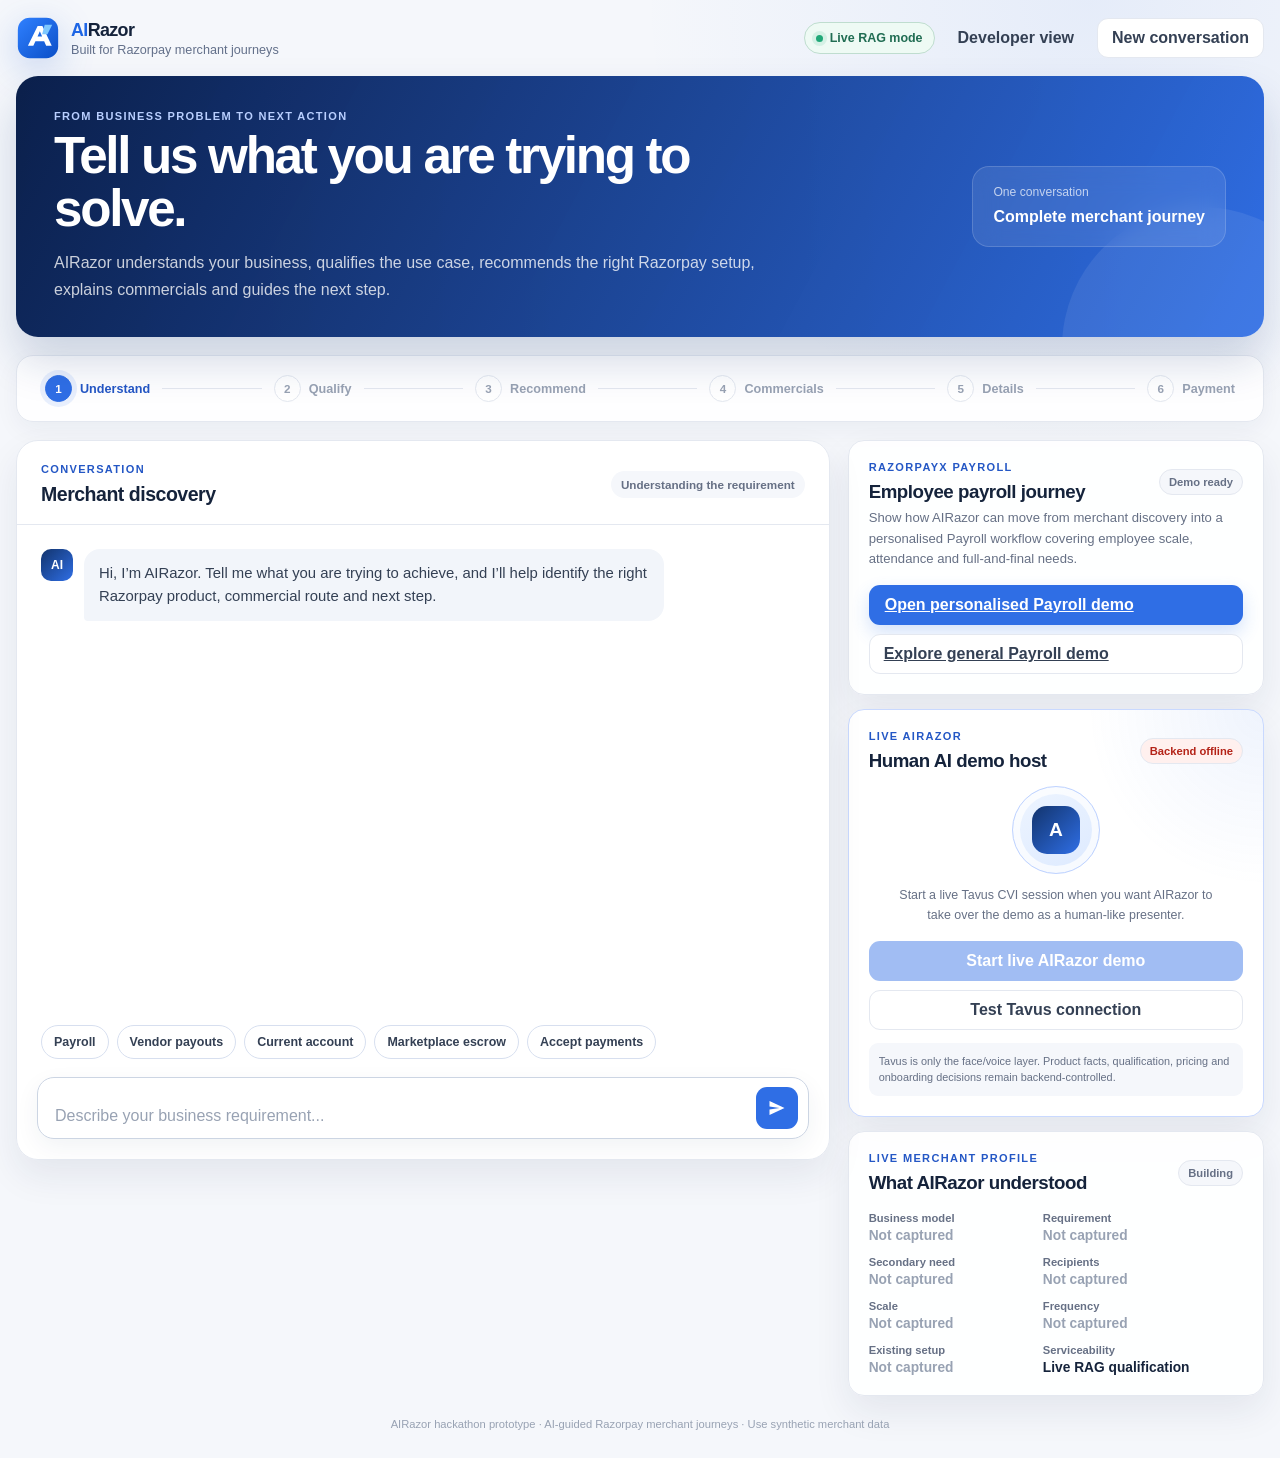
==== index.html @ 9f0874fb "Enable live RAG chat on merchant frontend" ====
<!DOCTYPE html>
<html lang="en">
<head><meta charset="UTF-8"/><meta name="viewport" content="width=device-width, initial-scale=1.0"/><title>AIRazor — Razorpay AI Sales Specialist</title><meta name="description" content="AIRazor merchant discovery, qualification, recommendation, commercials and payment journey."/><link rel="stylesheet" href="styles.css"/></head>
<body><div class="app-shell">
<header class="topbar"><div class="brand-wrap"><div class="airazor-logo" aria-label="AIRazor"><svg class="airazor-logo-mark" viewBox="0 0 48 48" role="img" aria-hidden="true"><defs><linearGradient id="airazorBlue" x1="0" y1="0" x2="1" y2="1"><stop offset="0%" stop-color="#2F80FF"/><stop offset="100%" stop-color="#0B4FC7"/></linearGradient></defs><rect x="2" y="2" width="44" height="44" rx="13" fill="url(#airazorBlue)"/><path d="M13 32.5 23.6 11h5.2L39 32.5h-6.1l-2.2-5H21.2l-2.3 5H13Zm10.5-10.1h5L26 16.6l-2.5 5.8Z" fill="white"/><path d="M31.3 9.5 39.5 9.5 34.3 19.8 28.5 19.8 31.3 9.5Z" fill="#7EC8FF"/></svg><div class="airazor-wordmark"><div class="brand-name"><span class="brand-ai">AI</span>Razor</div><div class="brand-subtitle">Built for Razorpay merchant journeys</div></div></div></div><div class="topbar-actions"><span id="modePill" class="status-pill"><span class="status-dot"></span>Frontend demo mode</span><button id="debugToggle" class="ghost-button" type="button">Developer view</button><button id="resetButton" class="secondary-button" type="button">New conversation</button></div></header>
<section class="hero"><div><p class="eyebrow">FROM BUSINESS PROBLEM TO NEXT ACTION</p><h1>Tell us what you are trying to solve.</h1><p class="hero-copy">AIRazor understands your business, qualifies the use case, recommends the right Razorpay setup, explains commercials and guides the next step.</p></div><div class="hero-badge"><span>One conversation</span><strong>Complete merchant journey</strong></div></section>
<nav class="journey-stepper" aria-label="Merchant journey"><div class="journey-step active" data-stage="0"><span class="step-number">1</span><span>Understand</span></div><div class="step-line"></div><div class="journey-step" data-stage="1"><span class="step-number">2</span><span>Qualify</span></div><div class="step-line"></div><div class="journey-step" data-stage="2"><span class="step-number">3</span><span>Recommend</span></div><div class="step-line"></div><div class="journey-step" data-stage="3"><span class="step-number">4</span><span>Commercials</span></div><div class="step-line"></div><div class="journey-step" data-stage="4"><span class="step-number">5</span><span>Details</span></div><div class="step-line"></div><div class="journey-step" data-stage="5"><span class="step-number">6</span><span>Payment</span></div></nav>
<main class="workspace"><section class="chat-panel"><div class="panel-header"><div><p class="panel-kicker">CONVERSATION</p><h2>Merchant discovery</h2></div><div id="conversationStatus" class="small-status">Waiting for requirement</div></div><div id="chatWindow" class="chat-window" aria-live="polite"></div><div id="quickPrompts" class="quick-prompts"><button class="prompt-chip" data-prompt="I want to automate payroll for my employees, including attendance and full-and-final settlements.">Payroll</button><button class="prompt-chip" data-prompt="I need to make regular payouts to my vendors.">Vendor payouts</button><button class="prompt-chip" data-prompt="I want to open a current account for my business.">Current account</button><button class="prompt-chip" data-prompt="I run a marketplace and need to hold funds before paying sellers.">Marketplace escrow</button><button class="prompt-chip" data-prompt="I want to accept payments from customers online.">Accept payments</button></div><form id="chatForm" class="composer"><textarea id="messageInput" rows="1" placeholder="Describe your business requirement..." aria-label="Describe your business requirement"></textarea><button id="sendButton" class="send-button" type="submit" aria-label="Send"><svg viewBox="0 0 24 24" aria-hidden="true"><path d="M3 20.4 21 12 3 3.6v6.5l12 1.9-12 1.9z"></path></svg></button></form></section>
<aside class="journey-panel">
<section class="side-card" id="payrollJourneyCard"><div class="side-card-header"><div><p class="panel-kicker">RAZORPAYX PAYROLL</p><h3>Employee payroll journey</h3></div><span class="outline-pill">Demo ready</span></div><p class="muted-text">Show how AIRazor can move from merchant discovery into a personalised Payroll workflow covering employee scale, attendance and full-and-final needs.</p><div class="card-actions stacked"><a class="primary-button full-width" href="/payroll-demo.html?merchant=Demo%20Company&employees=120&focus=attendance,f_and_f">Open personalised Payroll demo</a><a class="secondary-button full-width" href="/payroll-demo.html">Explore general Payroll demo</a></div></section>
<section id="tavusCard" class="side-card tavus-card"><div class="side-card-header"><div><p class="panel-kicker">LIVE AIRAZOR</p><h3>Human AI demo host</h3></div><span id="tavusStatus" class="outline-pill">Checking</span></div><div id="tavusEmptyState" class="tavus-empty-state"><div class="tavus-avatar-placeholder"><span>A</span></div><p>Start a live Tavus CVI session when you want AIRazor to take over the demo as a human-like presenter.</p><div class="card-actions stacked"><button id="startTavusButton" class="primary-button full-width" type="button">Start live AIRazor demo</button><button id="testTavusButton" class="secondary-button full-width" type="button">Test Tavus connection</button></div></div><div id="tavusLiveState" class="hidden"><div class="tavus-frame-shell"><iframe id="tavusFrame" title="AIRazor live Tavus conversation" allow="camera; microphone; autoplay; display-capture; fullscreen"></iframe></div><div class="tavus-live-meta"><span class="status-dot"></span><span id="tavusConversationLabel">Live conversation</span></div><div class="card-actions"><button id="endTavusButton" class="secondary-button" type="button">End live demo</button><button id="openTavusButton" class="ghost-button" type="button">Open full screen</button></div></div><p class="data-note">Tavus is only the face/voice layer. Product facts, qualification, pricing and onboarding decisions remain backend-controlled.</p></section>
<section class="side-card"><div class="side-card-header"><div><p class="panel-kicker">LIVE MERCHANT PROFILE</p><h3>What AIRazor understood</h3></div><span id="profileStatus" class="outline-pill">Building</span></div><dl id="merchantProfile" class="profile-grid"></dl><div id="missingInfo" class="missing-box hidden"></div></section>
<section id="recommendationCard" class="side-card hidden"><p class="panel-kicker">RECOMMENDATION</p><div class="recommendation-topline"><div><h3 id="recommendationProduct">—</h3><p id="recommendationRoute" class="muted-text"></p></div><span id="recommendationConfidence" class="confidence-pill"></span></div><p id="recommendationReason" class="recommendation-reason"></p><div id="recommendationWarnings" class="warning-list"></div><div id="recommendationActions" class="card-actions"></div></section>
<section id="plansCard" class="side-card hidden"><div class="side-card-header"><div><p class="panel-kicker">PLAN SELECTION</p><h3>Choose the closest fit</h3></div><span class="outline-pill">Demo data</span></div><div id="planGrid" class="plan-grid"></div></section>
<section id="commercialsCard" class="side-card hidden"><p class="panel-kicker">COMMERCIAL SUMMARY</p><h3 id="commercialTitle">Selected setup</h3><div id="commercialSummary" class="commercial-list"></div><p class="data-note">Prototype values are based on supplied examples. Production values must come from the latest approved Supabase commercial record.</p><div class="card-actions"><button id="continueDetailsButton" class="primary-button" type="button">Continue to required details</button></div></section>
<section id="detailsCard" class="side-card hidden"><div class="side-card-header"><div><p class="panel-kicker">REQUIRED DETAILS</p><h3>Onboarding checklist</h3></div><span id="checklistProgress" class="outline-pill">0 of 0</span></div><div id="onboardingChecklist" class="checklist"></div><div class="card-actions stacked"><button id="fillDemoDetailsButton" class="secondary-button full-width" type="button">Fill sample details for demo</button><button id="generatePaymentButton" class="primary-button full-width" type="button" disabled>Generate payment link</button></div></section>
<section id="paymentCard" class="side-card payment-card hidden"><p class="panel-kicker">PAYMENT</p><h3>Your payment link is ready</h3><p class="muted-text">This is a mock frontend link. The production URL will be generated by the approved backend payment-link service.</p><div class="payment-link-box"><code id="paymentLinkText"></code><button id="copyPaymentButton" class="copy-button" type="button">Copy</button></div><div class="success-box"><strong>Next:</strong> Payment confirmation will trigger the relevant account-opening or product-onboarding workflow.</div></section>
</aside></main>
<section id="debugPanel" class="debug-panel hidden"><div class="debug-header"><div><p class="panel-kicker">DEVELOPER VIEW</p><h3>Frontend state and future backend contract</h3></div><button id="closeDebugButton" class="ghost-button" type="button">Close</button></div><div class="debug-grid"><div><h4>Current state</h4><pre id="debugState"></pre></div><div><h4>Expected backend endpoint</h4><pre>{
  "POST": "/api/chat",
  "body": {"message": "merchant message", "session_id": "session identifier"}
}</pre></div></div></section>
<footer>AIRazor hackathon prototype · AI-guided Razorpay merchant journeys · Use synthetic merchant data</footer></div><script src="mock-data.js"></script><script src="app.js"></script><script src="airazor-live.js?v=20260821-1"></script><script src="tavus.js?v=20260821-1"></script></body></html>
---- styles.css ----
:root {
  --blue-900: #0b1f4b;
  --blue-800: #12346d;
  --blue-700: #2457c5;
  --blue-600: #2f6ee5;
  --blue-100: #eaf1ff;
  --blue-050: #f4f7ff;
  --ink-900: #15233b;
  --ink-700: #344054;
  --ink-500: #667085;
  --ink-400: #98a2b3;
  --line: #e4e8f0;
  --surface: #ffffff;
  --canvas: #f5f7fb;
  --success: #147d64;
  --success-bg: #e8f7f1;
  --warning: #9c5c00;
  --warning-bg: #fff6df;
  --danger: #b42318;
  --danger-bg: #fff0ee;
  --shadow: 0 16px 36px rgba(23, 43, 77, 0.08);
  --radius-xl: 22px;
  --radius-lg: 16px;
  --radius-md: 12px;
  --font: Inter, ui-sans-serif, -apple-system, BlinkMacSystemFont, "Segoe UI", sans-serif;
}

* {
  box-sizing: border-box;
}

html {
  scroll-behavior: smooth;
}

body {
  margin: 0;
  background:
    radial-gradient(circle at 85% 0%, rgba(47, 110, 229, 0.08), transparent 28rem),
    var(--canvas);
  color: var(--ink-900);
  font-family: var(--font);
  -webkit-font-smoothing: antialiased;
}

button,
textarea {
  font: inherit;
}

button {
  cursor: pointer;
}

.app-shell {
  width: min(1580px, calc(100% - 32px));
  margin: 0 auto;
  padding-bottom: 28px;
}

.topbar {
  min-height: 76px;
  display: flex;
  align-items: center;
  justify-content: space-between;
  gap: 20px;
}

.brand-wrap {
  display: flex;
  align-items: center;
  gap: 12px;
}

.brand-mark {
  width: 42px;
  height: 42px;
  display: grid;
  place-items: center;
  border-radius: 13px;
  color: white;
  background: linear-gradient(135deg, var(--blue-800), var(--blue-600));
  font-weight: 800;
  box-shadow: 0 10px 22px rgba(47, 110, 229, 0.24);
}

.brand-name {
  font-size: 1.08rem;
  font-weight: 800;
  letter-spacing: -0.02em;
}

.brand-subtitle {
  margin-top: 2px;
  color: var(--ink-500);
  font-size: 0.79rem;
}

.topbar-actions {
  display: flex;
  align-items: center;
  gap: 10px;
  flex-wrap: wrap;
  justify-content: flex-end;
}

.status-pill,
.outline-pill,
.confidence-pill {
  display: inline-flex;
  align-items: center;
  gap: 7px;
  border-radius: 999px;
  white-space: nowrap;
}

.status-pill {
  padding: 8px 11px;
  border: 1px solid #bfddcf;
  background: #eefaf4;
  color: #216d53;
  font-size: 0.78rem;
  font-weight: 700;
}

.status-dot {
  width: 7px;
  height: 7px;
  border-radius: 50%;
  background: #21a878;
  box-shadow: 0 0 0 4px rgba(33, 168, 120, 0.12);
}

.ghost-button,
.secondary-button,
.primary-button,
.send-button,
.copy-button {
  border: 0;
  border-radius: 11px;
  font-weight: 700;
  transition: transform 140ms ease, box-shadow 140ms ease, background 140ms ease;
}

.ghost-button {
  padding: 10px 13px;
  color: var(--ink-700);
  background: transparent;
}

.ghost-button:hover {
  background: rgba(255, 255, 255, 0.68);
}

.secondary-button {
  padding: 10px 14px;
  color: var(--ink-700);
  background: var(--surface);
  border: 1px solid var(--line);
}

.secondary-button:hover,
.primary-button:hover,
.send-button:hover {
  transform: translateY(-1px);
}

.primary-button {
  padding: 11px 16px;
  color: white;
  background: var(--blue-600);
  box-shadow: 0 8px 18px rgba(47, 110, 229, 0.2);
}

.primary-button:disabled {
  opacity: 0.45;
  cursor: not-allowed;
  transform: none;
  box-shadow: none;
}

.full-width {
  width: 100%;
}

.hero {
  min-height: 186px;
  display: flex;
  align-items: center;
  justify-content: space-between;
  gap: 36px;
  padding: 34px 38px;
  border-radius: var(--radius-xl);
  color: white;
  background:
    linear-gradient(118deg, rgba(11, 31, 75, 0.98), rgba(47, 110, 229, 0.94)),
    linear-gradient(90deg, #0b1f4b, #2f6ee5);
  box-shadow: 0 24px 44px rgba(18, 52, 109, 0.18);
  overflow: hidden;
  position: relative;
}

.hero::after {
  content: "";
  position: absolute;
  width: 280px;
  height: 280px;
  right: -78px;
  bottom: -150px;
  border-radius: 50%;
  background: rgba(255, 255, 255, 0.08);
}

.eyebrow,
.panel-kicker {
  margin: 0 0 8px;
  font-size: 0.69rem;
  font-weight: 800;
  letter-spacing: 0.12em;
}

.eyebrow {
  color: #b9cfff;
}

.hero h1 {
  max-width: 760px;
  margin: 0;
  font-size: clamp(2rem, 4vw, 3.35rem);
  line-height: 1.03;
  letter-spacing: -0.045em;
}

.hero-copy {
  max-width: 720px;
  margin: 15px 0 0;
  color: rgba(255, 255, 255, 0.78);
  font-size: 1rem;
  line-height: 1.65;
}

.hero-badge {
  z-index: 1;
  min-width: 230px;
  padding: 18px 20px;
  border-radius: 17px;
  border: 1px solid rgba(255, 255, 255, 0.16);
  background: rgba(255, 255, 255, 0.09);
  backdrop-filter: blur(12px);
}

.hero-badge span,
.hero-badge strong {
  display: block;
}

.hero-badge span {
  color: rgba(255, 255, 255, 0.7);
  font-size: 0.76rem;
}

.hero-badge strong {
  margin-top: 7px;
  line-height: 1.4;
}

.journey-stepper {
  display: flex;
  align-items: center;
  padding: 19px 28px;
  margin: 18px 0;
  border: 1px solid var(--line);
  border-radius: 17px;
  background: rgba(255, 255, 255, 0.92);
  box-shadow: 0 8px 24px rgba(23, 43, 77, 0.05);
}

.journey-step {
  display: flex;
  align-items: center;
  gap: 8px;
  color: var(--ink-400);
  font-size: 0.79rem;
  font-weight: 700;
  white-space: nowrap;
}

.step-number {
  width: 27px;
  height: 27px;
  display: grid;
  place-items: center;
  border-radius: 50%;
  border: 1px solid var(--line);
  background: white;
  font-size: 0.73rem;
}

.journey-step.active {
  color: var(--blue-700);
}

.journey-step.active .step-number {
  color: white;
  border-color: var(--blue-600);
  background: var(--blue-600);
  box-shadow: 0 0 0 5px rgba(47, 110, 229, 0.1);
}

.journey-step.done {
  color: var(--success);
}

.journey-step.done .step-number {
  color: white;
  border-color: var(--success);
  background: var(--success);
}

.step-line {
  flex: 1;
  min-width: 20px;
  height: 1px;
  margin: 0 12px;
  background: var(--line);
}

.workspace {
  display: grid;
  grid-template-columns: minmax(0, 1.72fr) minmax(360px, 0.88fr);
  gap: 18px;
  align-items: start;
}

.chat-panel,
.side-card,
.debug-panel {
  border: 1px solid var(--line);
  background: rgba(255, 255, 255, 0.95);
  box-shadow: var(--shadow);
}

.chat-panel {
  min-height: 720px;
  display: flex;
  flex-direction: column;
  border-radius: var(--radius-xl);
  overflow: hidden;
  position: sticky;
  top: 12px;
}

.panel-header,
.side-card-header,
.debug-header {
  display: flex;
  align-items: center;
  justify-content: space-between;
  gap: 16px;
}

.panel-header {
  padding: 22px 24px 18px;
  border-bottom: 1px solid var(--line);
}

.panel-kicker {
  color: var(--blue-700);
}

.panel-header h2,
.side-card h3,
.debug-header h3 {
  margin: 0;
  letter-spacing: -0.025em;
}

.panel-header h2 {
  font-size: 1.22rem;
}

.small-status {
  padding: 7px 10px;
  border-radius: 999px;
  color: var(--ink-500);
  background: var(--canvas);
  font-size: 0.73rem;
  font-weight: 700;
}

.chat-window {
  flex: 1;
  min-height: 445px;
  max-height: 570px;
  overflow-y: auto;
  padding: 24px;
  scroll-behavior: smooth;
}

.message {
  display: flex;
  gap: 11px;
  margin-bottom: 20px;
  animation: messageIn 180ms ease;
}

@keyframes messageIn {
  from {
    opacity: 0;
    transform: translateY(5px);
  }
  to {
    opacity: 1;
    transform: translateY(0);
  }
}

.message.user {
  justify-content: flex-end;
}

.avatar {
  flex: 0 0 auto;
  width: 32px;
  height: 32px;
  display: grid;
  place-items: center;
  border-radius: 10px;
  color: white;
  background: linear-gradient(135deg, var(--blue-800), var(--blue-600));
  font-size: 0.75rem;
  font-weight: 800;
}

.message.user .avatar {
  display: none;
}

.bubble {
  max-width: min(76%, 720px);
  padding: 13px 15px;
  border-radius: 16px 16px 16px 4px;
  color: var(--ink-700);
  background: #f2f5fa;
  line-height: 1.55;
  font-size: 0.93rem;
  white-space: pre-wrap;
}

.message.user .bubble {
  color: white;
  border-radius: 16px 16px 4px 16px;
  background: var(--blue-600);
}

.inline-actions {
  display: flex;
  flex-wrap: wrap;
  gap: 8px;
  margin: -8px 0 20px 43px;
}

.inline-action {
  padding: 8px 11px;
  border: 1px solid #cbd8f7;
  border-radius: 10px;
  color: var(--blue-700);
  background: var(--blue-050);
  font-size: 0.78rem;
  font-weight: 700;
}

.quick-prompts {
  display: flex;
  flex-wrap: wrap;
  gap: 8px;
  padding: 0 24px 18px;
}

.prompt-chip {
  padding: 9px 12px;
  border: 1px solid #d7dfef;
  border-radius: 999px;
  color: var(--ink-700);
  background: white;
  font-size: 0.78rem;
  font-weight: 700;
}

.prompt-chip:hover,
.inline-action:hover {
  border-color: #9db8ef;
  background: var(--blue-050);
}

.composer {
  display: flex;
  align-items: flex-end;
  gap: 10px;
  margin: 0 20px 20px;
  padding: 9px 10px 9px 15px;
  border: 1px solid #ccd5e3;
  border-radius: 17px;
  background: white;
  box-shadow: 0 8px 24px rgba(23, 43, 77, 0.06);
}

.composer:focus-within {
  border-color: #78a0f4;
  box-shadow: 0 0 0 4px rgba(47, 110, 229, 0.09);
}

.composer textarea {
  flex: 1;
  max-height: 135px;
  resize: none;
  border: 0;
  outline: 0;
  color: var(--ink-900);
  background: transparent;
  line-height: 1.45;
}

.composer textarea::placeholder {
  color: var(--ink-400);
}

.send-button {
  flex: 0 0 auto;
  width: 42px;
  height: 42px;
  display: grid;
  place-items: center;
  color: white;
  background: var(--blue-600);
}

.send-button svg {
  width: 20px;
  height: 20px;
  fill: currentColor;
}

.journey-panel {
  display: grid;
  gap: 14px;
}

.side-card {
  padding: 20px;
  border-radius: var(--radius-lg);
}

.outline-pill {
  padding: 6px 9px;
  color: var(--ink-500);
  border: 1px solid var(--line);
  background: var(--canvas);
  font-size: 0.7rem;
  font-weight: 800;
}

.profile-grid {
  display: grid;
  grid-template-columns: 1fr 1.25fr;
  gap: 13px 14px;
  margin: 18px 0 0;
}

.profile-grid div {
  min-width: 0;
}

.profile-grid dt {
  margin-bottom: 4px;
  color: var(--ink-500);
  font-size: 0.7rem;
  font-weight: 700;
}

.profile-grid dd {
  margin: 0;
  color: var(--ink-900);
  font-size: 0.86rem;
  font-weight: 700;
  overflow-wrap: anywhere;
}

.profile-grid dd.empty {
  color: var(--ink-400);
  font-weight: 600;
}

.missing-box {
  padding: 12px;
  margin-top: 16px;
  border-radius: 11px;
  color: var(--warning);
  background: var(--warning-bg);
  font-size: 0.78rem;
  line-height: 1.5;
}

.recommendation-topline {
  display: flex;
  align-items: flex-start;
  justify-content: space-between;
  gap: 12px;
}

.confidence-pill {
  padding: 6px 9px;
  color: #1c5f4b;
  background: var(--success-bg);
  font-size: 0.68rem;
  font-weight: 800;
}

.muted-text {
  margin: 5px 0 0;
  color: var(--ink-500);
  line-height: 1.55;
  font-size: 0.82rem;
}

.recommendation-reason {
  margin: 16px 0;
  color: var(--ink-700);
  line-height: 1.55;
  font-size: 0.86rem;
}

.warning-list {
  display: grid;
  gap: 8px;
}

.warning-item {
  padding: 10px 11px;
  border-radius: 10px;
  color: var(--warning);
  background: var(--warning-bg);
  font-size: 0.76rem;
  line-height: 1.45;
}

.card-actions {
  display: flex;
  gap: 9px;
  margin-top: 16px;
}

.card-actions.stacked {
  display: grid;
}

.plan-grid {
  display: grid;
  gap: 10px;
  margin-top: 15px;
}

.plan {
  padding: 14px;
  border: 1px solid var(--line);
  border-radius: 13px;
  background: white;
  transition: border-color 140ms ease, transform 140ms ease, box-shadow 140ms ease;
}

.plan:hover {
  transform: translateY(-1px);
  border-color: #9fb9ee;
  box-shadow: 0 8px 22px rgba(23, 43, 77, 0.07);
}

.plan.selected {
  border-color: var(--blue-600);
  background: var(--blue-050);
  box-shadow: 0 0 0 3px rgba(47, 110, 229, 0.08);
}

.plan-topline {
  display: flex;
  justify-content: space-between;
  gap: 10px;
}

.plan h4 {
  margin: 0;
  font-size: 0.92rem;
}

.plan-price {
  color: var(--blue-700);
  font-size: 0.82rem;
  font-weight: 800;
  text-align: right;
}

.plan-billing {
  margin: 5px 0 0;
  color: var(--ink-500);
  font-size: 0.69rem;
}

.feature-list {
  display: grid;
  gap: 5px;
  margin: 11px 0 13px;
  padding: 0;
  list-style: none;
}

.feature-list li {
  color: var(--ink-700);
  font-size: 0.73rem;
}

.feature-list li::before {
  content: "✓";
  margin-right: 7px;
  color: var(--success);
  font-weight: 900;
}

.plan-select {
  width: 100%;
  padding: 8px 10px;
  border: 1px solid #c9d7f4;
  border-radius: 9px;
  color: var(--blue-700);
  background: white;
  font-size: 0.76rem;
  font-weight: 800;
}

.commercial-list {
  display: grid;
  gap: 9px;
  margin-top: 15px;
}

.commercial-row {
  display: flex;
  align-items: flex-start;
  justify-content: space-between;
  gap: 18px;
  padding-bottom: 9px;
  border-bottom: 1px dashed var(--line);
  font-size: 0.78rem;
}

.commercial-row span:first-child {
  color: var(--ink-500);
}

.commercial-row strong {
  max-width: 58%;
  text-align: right;
  color: var(--ink-900);
}

.data-note {
  margin: 13px 0 0;
  padding: 10px;
  border-radius: 9px;
  color: var(--ink-500);
  background: var(--canvas);
  font-size: 0.68rem;
  line-height: 1.5;
}

.checklist {
  display: grid;
  gap: 8px;
  margin-top: 15px;
  max-height: 310px;
  overflow-y: auto;
}

.check-item {
  display: flex;
  align-items: center;
  gap: 10px;
  padding: 9px 10px;
  border-radius: 9px;
  background: var(--canvas);
  color: var(--ink-700);
  font-size: 0.76rem;
}

.check-icon {
  width: 20px;
  height: 20px;
  display: grid;
  place-items: center;
  flex: 0 0 auto;
  border-radius: 50%;
  border: 1px solid #c8d0df;
  color: transparent;
  background: white;
  font-size: 0.7rem;
  font-weight: 900;
}

.check-item.complete {
  color: #17654f;
  background: var(--success-bg);
}

.check-item.complete .check-icon {
  color: white;
  border-color: var(--success);
  background: var(--success);
}

.payment-card {
  border-color: #b9dfd0;
  background: linear-gradient(180deg, white, #f5fcf9);
}

.payment-link-box {
  display: flex;
  align-items: center;
  gap: 8px;
  padding: 10px 10px 10px 12px;
  margin-top: 14px;
  border: 1px solid #c6ded4;
  border-radius: 11px;
  background: white;
}

.payment-link-box code {
  flex: 1;
  min-width: 0;
  color: var(--blue-700);
  overflow-wrap: anywhere;
  font-size: 0.7rem;
}

.copy-button {
  padding: 7px 9px;
  color: var(--blue-700);
  background: var(--blue-100);
}

.success-box {
  margin-top: 12px;
  padding: 11px;
  border-radius: 10px;
  color: #17654f;
  background: var(--success-bg);
  font-size: 0.75rem;
  line-height: 1.5;
}

.debug-panel {
  margin-top: 18px;
  padding: 22px;
  border-radius: var(--radius-lg);
}

.debug-grid {
  display: grid;
  grid-template-columns: 1.4fr 1fr;
  gap: 16px;
  margin-top: 15px;
}

.debug-grid > div {
  min-width: 0;
  padding: 14px;
  border-radius: 12px;
  background: #0d172a;
  color: #dce7ff;
}

.debug-grid h4 {
  margin: 0 0 10px;
  color: white;
}

.debug-grid pre {
  margin: 0;
  overflow: auto;
  white-space: pre-wrap;
  font-size: 0.7rem;
  line-height: 1.55;
}

.hidden {
  display: none !important;
}

footer {
  padding: 22px 5px 0;
  color: var(--ink-400);
  font-size: 0.7rem;
  text-align: center;
}

@media (max-width: 1080px) {
  .workspace {
    grid-template-columns: 1fr;
  }

  .chat-panel {
    position: static;
  }

  .journey-panel {
    grid-template-columns: repeat(2, minmax(0, 1fr));
  }

  .hero-badge {
    display: none;
  }
}

@media (max-width: 760px) {
  .app-shell {
    width: min(100% - 18px, 1580px);
  }

  .topbar,
  .hero {
    align-items: flex-start;
    flex-direction: column;
  }

  .topbar {
    padding: 14px 2px;
  }

  .topbar-actions {
    justify-content: flex-start;
  }

  .hero {
    padding: 28px 22px;
  }

  .journey-stepper {
    overflow-x: auto;
    padding: 14px;
  }

  .journey-step span:last-child {
    display: none;
  }

  .step-line {
    min-width: 12px;
    margin: 0 6px;
  }

  .journey-panel {
    grid-template-columns: 1fr;
  }

  .chat-panel {
    min-height: 650px;
  }

  .bubble {
    max-width: 88%;
  }

  .debug-grid {
    grid-template-columns: 1fr;
  }
}

/* AIRazor brand refresh */
.airazor-logo {
  display: flex;
  align-items: center;
  gap: 11px;
}

.airazor-logo-mark {
  width: 44px;
  height: 44px;
  flex: 0 0 auto;
  filter: drop-shadow(0 10px 18px rgba(11, 79, 199, 0.22));
}

.airazor-wordmark .brand-name {
  font-size: 1.12rem;
  letter-spacing: -0.035em;
}

.brand-ai {
  color: #1f67e6;
}

.airazor-wordmark .brand-subtitle {
  color: #63708a;
}

.brand-wrap .brand-mark {
  display: none;
}


/* Tavus CVI integration */
.tavus-card {
  border-color: #c9d9ff;
  background:
    radial-gradient(circle at 100% 0%, rgba(47,110,229,.08), transparent 11rem),
    #fff;
}

.tavus-empty-state {
  margin-top: 14px;
  text-align: center;
}

.tavus-empty-state p {
  margin: 12px auto 0;
  max-width: 330px;
  color: var(--ink-500);
  font-size: .78rem;
  line-height: 1.55;
}

.tavus-avatar-placeholder {
  width: 88px;
  height: 88px;
  display: grid;
  place-items: center;
  margin: 4px auto 0;
  border-radius: 50%;
  background:
    linear-gradient(145deg, #eef5ff, #dce9ff);
  border: 1px solid #bfd3ff;
  box-shadow: inset 0 0 0 7px rgba(255,255,255,.75);
}

.tavus-avatar-placeholder span {
  width: 48px;
  height: 48px;
  display: grid;
  place-items: center;
  border-radius: 15px;
  color: #fff;
  background: linear-gradient(135deg, #12346d, #2f6ee5);
  font-weight: 900;
  font-size: 1.2rem;
}

.tavus-frame-shell {
  height: 360px;
  margin-top: 14px;
  overflow: hidden;
  border-radius: 14px;
  border: 1px solid #d5def0;
  background: #0d172a;
}

#tavusFrame {
  width: 100%;
  height: 100%;
  border: 0;
  background: #0d172a;
}

.tavus-live-meta {
  display: flex;
  align-items: center;
  gap: 8px;
  margin-top: 10px;
  color: #17654f;
  font-size: .74rem;
  font-weight: 800;
}

.tavus-error {
  padding: 10px 11px;
  margin-top: 12px;
  border-radius: 10px;
  color: var(--danger);
  background: var(--danger-bg);
  font-size: .74rem;
  line-height: 1.5;
}
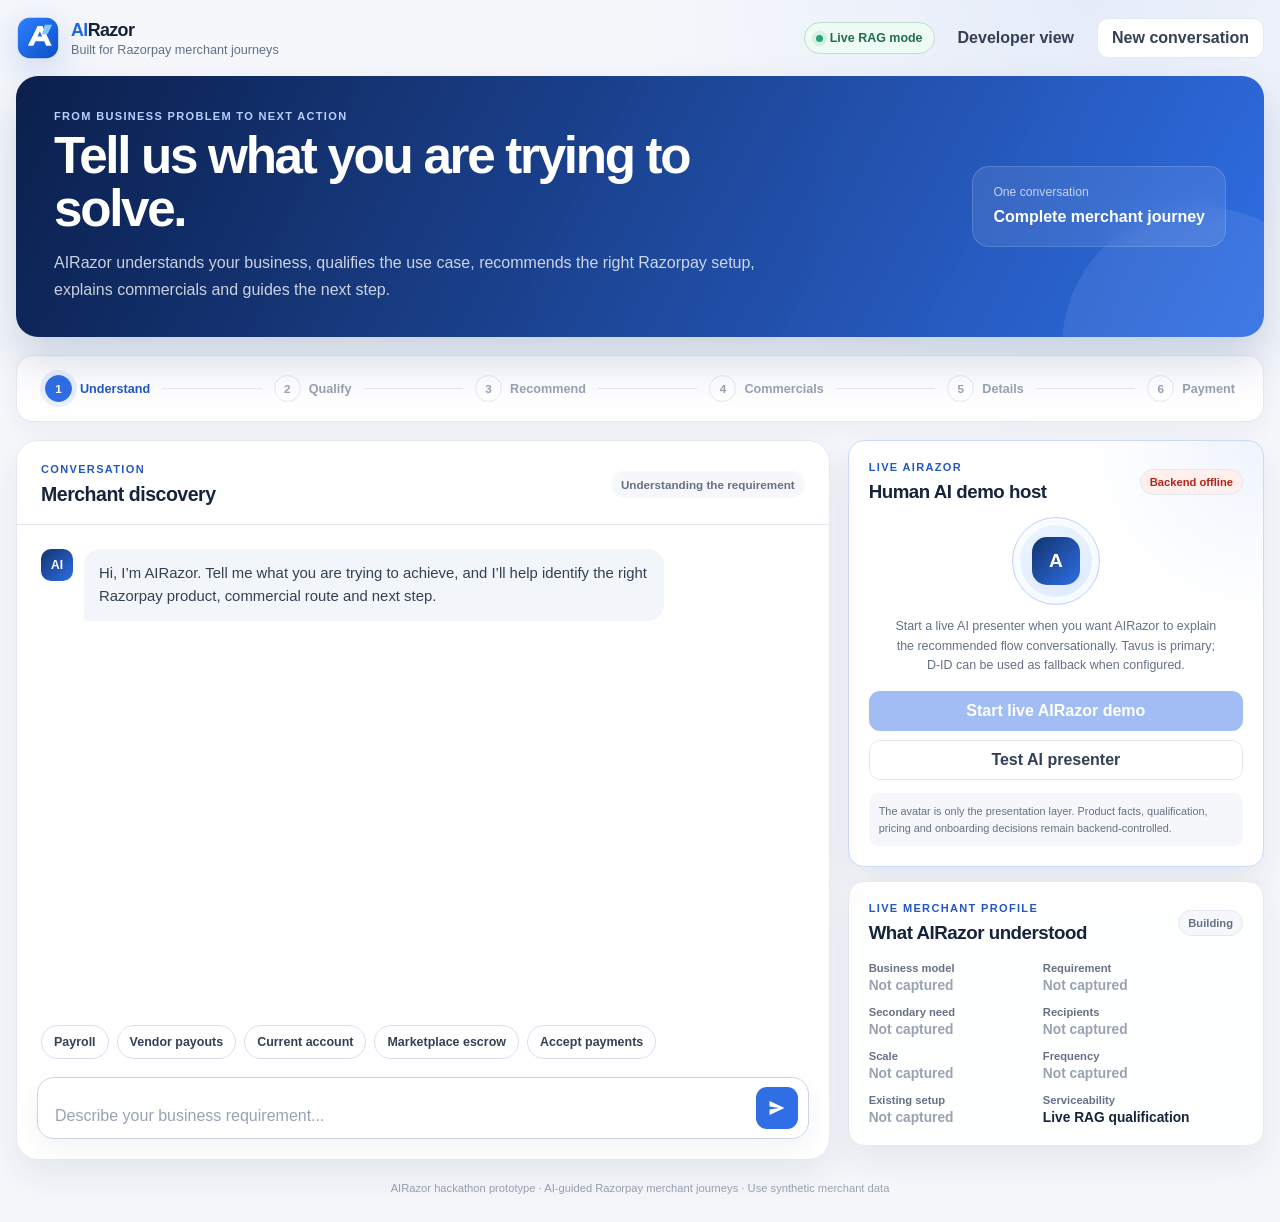
==== commit de14003d: "Make personalised Payroll demo a contextual next step" ====
--- a/index.html
+++ b/index.html
@@ -7,8 +7,8 @@
 <nav class="journey-stepper" aria-label="Merchant journey"><div class="journey-step active" data-stage="0"><span class="step-number">1</span><span>Understand</span></div><div class="step-line"></div><div class="journey-step" data-stage="1"><span class="step-number">2</span><span>Qualify</span></div><div class="step-line"></div><div class="journey-step" data-stage="2"><span class="step-number">3</span><span>Recommend</span></div><div class="step-line"></div><div class="journey-step" data-stage="3"><span class="step-number">4</span><span>Commercials</span></div><div class="step-line"></div><div class="journey-step" data-stage="4"><span class="step-number">5</span><span>Details</span></div><div class="step-line"></div><div class="journey-step" data-stage="5"><span class="step-number">6</span><span>Payment</span></div></nav>
 <main class="workspace"><section class="chat-panel"><div class="panel-header"><div><p class="panel-kicker">CONVERSATION</p><h2>Merchant discovery</h2></div><div id="conversationStatus" class="small-status">Waiting for requirement</div></div><div id="chatWindow" class="chat-window" aria-live="polite"></div><div id="quickPrompts" class="quick-prompts"><button class="prompt-chip" data-prompt="I want to automate payroll for my employees, including attendance and full-and-final settlements.">Payroll</button><button class="prompt-chip" data-prompt="I need to make regular payouts to my vendors.">Vendor payouts</button><button class="prompt-chip" data-prompt="I want to open a current account for my business.">Current account</button><button class="prompt-chip" data-prompt="I run a marketplace and need to hold funds before paying sellers.">Marketplace escrow</button><button class="prompt-chip" data-prompt="I want to accept payments from customers online.">Accept payments</button></div><form id="chatForm" class="composer"><textarea id="messageInput" rows="1" placeholder="Describe your business requirement..." aria-label="Describe your business requirement"></textarea><button id="sendButton" class="send-button" type="submit" aria-label="Send"><svg viewBox="0 0 24 24" aria-hidden="true"><path d="M3 20.4 21 12 3 3.6v6.5l12 1.9-12 1.9z"></path></svg></button></form></section>
 <aside class="journey-panel">
-<section class="side-card" id="payrollJourneyCard"><div class="side-card-header"><div><p class="panel-kicker">RAZORPAYX PAYROLL</p><h3>Employee payroll journey</h3></div><span class="outline-pill">Demo ready</span></div><p class="muted-text">Show how AIRazor can move from merchant discovery into a personalised Payroll workflow covering employee scale, attendance and full-and-final needs.</p><div class="card-actions stacked"><a class="primary-button full-width" href="/payroll-demo.html?merchant=Demo%20Company&employees=120&focus=attendance,f_and_f">Open personalised Payroll demo</a><a class="secondary-button full-width" href="/payroll-demo.html">Explore general Payroll demo</a></div></section>
-<section id="tavusCard" class="side-card tavus-card"><div class="side-card-header"><div><p class="panel-kicker">LIVE AIRAZOR</p><h3>Human AI demo host</h3></div><span id="tavusStatus" class="outline-pill">Checking</span></div><div id="tavusEmptyState" class="tavus-empty-state"><div class="tavus-avatar-placeholder"><span>A</span></div><p>Start a live Tavus CVI session when you want AIRazor to take over the demo as a human-like presenter.</p><div class="card-actions stacked"><button id="startTavusButton" class="primary-button full-width" type="button">Start live AIRazor demo</button><button id="testTavusButton" class="secondary-button full-width" type="button">Test Tavus connection</button></div></div><div id="tavusLiveState" class="hidden"><div class="tavus-frame-shell"><iframe id="tavusFrame" title="AIRazor live Tavus conversation" allow="camera; microphone; autoplay; display-capture; fullscreen"></iframe></div><div class="tavus-live-meta"><span class="status-dot"></span><span id="tavusConversationLabel">Live conversation</span></div><div class="card-actions"><button id="endTavusButton" class="secondary-button" type="button">End live demo</button><button id="openTavusButton" class="ghost-button" type="button">Open full screen</button></div></div><p class="data-note">Tavus is only the face/voice layer. Product facts, qualification, pricing and onboarding decisions remain backend-controlled.</p></section>
+<section class="side-card hidden" id="payrollJourneyCard"><div class="side-card-header"><div><p class="panel-kicker">RAZORPAYX PAYROLL</p><h3>See how Payroll solves your pain points</h3></div><span class="outline-pill">Recommended next step</span></div><p class="muted-text">Discovery tells AIRazor what is broken. This opens only the Payroll modules relevant to that merchant so the demo proves fit instead of repeating discovery.</p><div class="card-actions stacked"><a class="primary-button full-width" href="/payroll-demo.html?merchant=Merchant&employees=120&focus=attendance,f_and_f">Show my relevant Payroll flow</a><a class="secondary-button full-width" href="/payroll-demo.html">Explore full Payroll walkthrough</a></div></section>
+<section id="tavusCard" class="side-card tavus-card"><div class="side-card-header"><div><p class="panel-kicker">LIVE AIRAZOR</p><h3>Human AI demo host</h3></div><span id="tavusStatus" class="outline-pill">Checking</span></div><div id="tavusEmptyState" class="tavus-empty-state"><div class="tavus-avatar-placeholder"><span>A</span></div><p>Start a live AI presenter when you want AIRazor to explain the recommended flow conversationally. Tavus is primary; D-ID can be used as fallback when configured.</p><div class="card-actions stacked"><button id="startTavusButton" class="primary-button full-width" type="button">Start live AIRazor demo</button><button id="testTavusButton" class="secondary-button full-width" type="button">Test AI presenter</button></div></div><div id="tavusLiveState" class="hidden"><div class="tavus-frame-shell"><iframe id="tavusFrame" title="AIRazor live AI conversation" allow="camera; microphone; autoplay; display-capture; fullscreen"></iframe></div><div class="tavus-live-meta"><span class="status-dot"></span><span id="tavusConversationLabel">Live conversation</span></div><div class="card-actions"><button id="endTavusButton" class="secondary-button" type="button">End live demo</button><button id="openTavusButton" class="ghost-button" type="button">Open full screen</button></div></div><p class="data-note">The avatar is only the presentation layer. Product facts, qualification, pricing and onboarding decisions remain backend-controlled.</p></section>
 <section class="side-card"><div class="side-card-header"><div><p class="panel-kicker">LIVE MERCHANT PROFILE</p><h3>What AIRazor understood</h3></div><span id="profileStatus" class="outline-pill">Building</span></div><dl id="merchantProfile" class="profile-grid"></dl><div id="missingInfo" class="missing-box hidden"></div></section>
 <section id="recommendationCard" class="side-card hidden"><p class="panel-kicker">RECOMMENDATION</p><div class="recommendation-topline"><div><h3 id="recommendationProduct">—</h3><p id="recommendationRoute" class="muted-text"></p></div><span id="recommendationConfidence" class="confidence-pill"></span></div><p id="recommendationReason" class="recommendation-reason"></p><div id="recommendationWarnings" class="warning-list"></div><div id="recommendationActions" class="card-actions"></div></section>
 <section id="plansCard" class="side-card hidden"><div class="side-card-header"><div><p class="panel-kicker">PLAN SELECTION</p><h3>Choose the closest fit</h3></div><span class="outline-pill">Demo data</span></div><div id="planGrid" class="plan-grid"></div></section>
@@ -20,4 +20,4 @@
   "POST": "/api/chat",
   "body": {"message": "merchant message", "session_id": "session identifier"}
 }</pre></div></div></section>
-<footer>AIRazor hackathon prototype · AI-guided Razorpay merchant journeys · Use synthetic merchant data</footer></div><script src="mock-data.js"></script><script src="app.js"></script><script src="airazor-live.js?v=20260821-1"></script><script src="tavus.js?v=20260821-1"></script></body></html>+<footer>AIRazor hackathon prototype · AI-guided Razorpay merchant journeys · Use synthetic merchant data</footer></div><script src="mock-data.js"></script><script src="app.js"></script><script src="airazor-live.js?v=20260821-1"></script><script src="journey-visibility.js?v=20260821-1"></script><script src="tavus.js?v=20260821-2"></script></body></html>
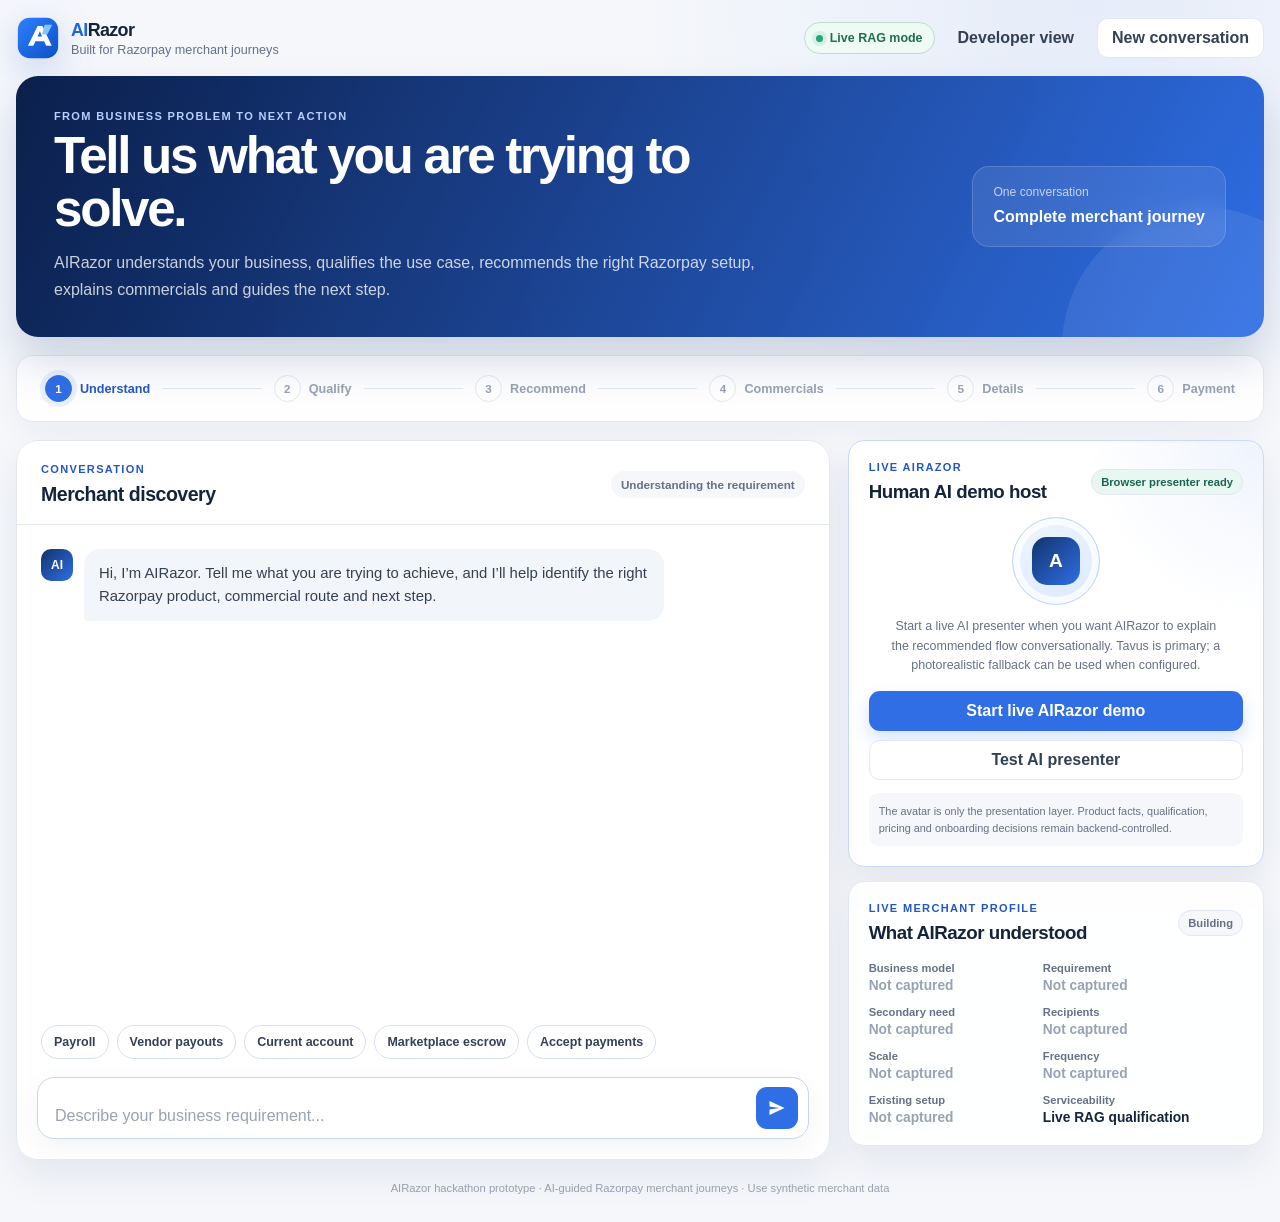
==== commit 83f119a3: "Expose approved payment link and activation step in merchant journey" ====
--- a/index.html
+++ b/index.html
@@ -8,16 +8,16 @@
 <main class="workspace"><section class="chat-panel"><div class="panel-header"><div><p class="panel-kicker">CONVERSATION</p><h2>Merchant discovery</h2></div><div id="conversationStatus" class="small-status">Waiting for requirement</div></div><div id="chatWindow" class="chat-window" aria-live="polite"></div><div id="quickPrompts" class="quick-prompts"><button class="prompt-chip" data-prompt="I want to automate payroll for my employees, including attendance and full-and-final settlements.">Payroll</button><button class="prompt-chip" data-prompt="I need to make regular payouts to my vendors.">Vendor payouts</button><button class="prompt-chip" data-prompt="I want to open a current account for my business.">Current account</button><button class="prompt-chip" data-prompt="I run a marketplace and need to hold funds before paying sellers.">Marketplace escrow</button><button class="prompt-chip" data-prompt="I want to accept payments from customers online.">Accept payments</button></div><form id="chatForm" class="composer"><textarea id="messageInput" rows="1" placeholder="Describe your business requirement..." aria-label="Describe your business requirement"></textarea><button id="sendButton" class="send-button" type="submit" aria-label="Send"><svg viewBox="0 0 24 24" aria-hidden="true"><path d="M3 20.4 21 12 3 3.6v6.5l12 1.9-12 1.9z"></path></svg></button></form></section>
 <aside class="journey-panel">
 <section class="side-card hidden" id="payrollJourneyCard"><div class="side-card-header"><div><p class="panel-kicker">RAZORPAYX PAYROLL</p><h3>See how Payroll solves your pain points</h3></div><span class="outline-pill">Recommended next step</span></div><p class="muted-text">Discovery tells AIRazor what is broken. This opens only the Payroll modules relevant to that merchant so the demo proves fit instead of repeating discovery.</p><div class="card-actions stacked"><a class="primary-button full-width" href="/payroll-demo.html?merchant=Merchant&employees=120&focus=attendance,f_and_f">Show my relevant Payroll flow</a><a class="secondary-button full-width" href="/payroll-demo.html">Explore full Payroll walkthrough</a></div></section>
-<section id="tavusCard" class="side-card tavus-card"><div class="side-card-header"><div><p class="panel-kicker">LIVE AIRAZOR</p><h3>Human AI demo host</h3></div><span id="tavusStatus" class="outline-pill">Checking</span></div><div id="tavusEmptyState" class="tavus-empty-state"><div class="tavus-avatar-placeholder"><span>A</span></div><p>Start a live AI presenter when you want AIRazor to explain the recommended flow conversationally. Tavus is primary; D-ID can be used as fallback when configured.</p><div class="card-actions stacked"><button id="startTavusButton" class="primary-button full-width" type="button">Start live AIRazor demo</button><button id="testTavusButton" class="secondary-button full-width" type="button">Test AI presenter</button></div></div><div id="tavusLiveState" class="hidden"><div class="tavus-frame-shell"><iframe id="tavusFrame" title="AIRazor live AI conversation" allow="camera; microphone; autoplay; display-capture; fullscreen"></iframe></div><div class="tavus-live-meta"><span class="status-dot"></span><span id="tavusConversationLabel">Live conversation</span></div><div class="card-actions"><button id="endTavusButton" class="secondary-button" type="button">End live demo</button><button id="openTavusButton" class="ghost-button" type="button">Open full screen</button></div></div><p class="data-note">The avatar is only the presentation layer. Product facts, qualification, pricing and onboarding decisions remain backend-controlled.</p></section>
+<section id="tavusCard" class="side-card tavus-card"><div class="side-card-header"><div><p class="panel-kicker">LIVE AIRAZOR</p><h3>Human AI demo host</h3></div><span id="tavusStatus" class="outline-pill">Checking</span></div><div id="tavusEmptyState" class="tavus-empty-state"><div class="tavus-avatar-placeholder"><span>A</span></div><p>Start a live AI presenter when you want AIRazor to explain the recommended flow conversationally. Tavus is primary; a photorealistic fallback can be used when configured.</p><div class="card-actions stacked"><button id="startTavusButton" class="primary-button full-width" type="button">Start live AIRazor demo</button><button id="testTavusButton" class="secondary-button full-width" type="button">Test AI presenter</button></div></div><div id="tavusLiveState" class="hidden"><div class="tavus-frame-shell"><iframe id="tavusFrame" title="AIRazor live AI conversation" allow="camera; microphone; autoplay; display-capture; fullscreen"></iframe></div><div class="tavus-live-meta"><span class="status-dot"></span><span id="tavusConversationLabel">Live conversation</span></div><div class="card-actions"><button id="endTavusButton" class="secondary-button" type="button">End live demo</button><button id="openTavusButton" class="ghost-button" type="button">Open full screen</button></div></div><p class="data-note">The avatar is only the presentation layer. Product facts, qualification, pricing and onboarding decisions remain backend-controlled.</p></section>
 <section class="side-card"><div class="side-card-header"><div><p class="panel-kicker">LIVE MERCHANT PROFILE</p><h3>What AIRazor understood</h3></div><span id="profileStatus" class="outline-pill">Building</span></div><dl id="merchantProfile" class="profile-grid"></dl><div id="missingInfo" class="missing-box hidden"></div></section>
 <section id="recommendationCard" class="side-card hidden"><p class="panel-kicker">RECOMMENDATION</p><div class="recommendation-topline"><div><h3 id="recommendationProduct">—</h3><p id="recommendationRoute" class="muted-text"></p></div><span id="recommendationConfidence" class="confidence-pill"></span></div><p id="recommendationReason" class="recommendation-reason"></p><div id="recommendationWarnings" class="warning-list"></div><div id="recommendationActions" class="card-actions"></div></section>
 <section id="plansCard" class="side-card hidden"><div class="side-card-header"><div><p class="panel-kicker">PLAN SELECTION</p><h3>Choose the closest fit</h3></div><span class="outline-pill">Demo data</span></div><div id="planGrid" class="plan-grid"></div></section>
 <section id="commercialsCard" class="side-card hidden"><p class="panel-kicker">COMMERCIAL SUMMARY</p><h3 id="commercialTitle">Selected setup</h3><div id="commercialSummary" class="commercial-list"></div><p class="data-note">Prototype values are based on supplied examples. Production values must come from the latest approved Supabase commercial record.</p><div class="card-actions"><button id="continueDetailsButton" class="primary-button" type="button">Continue to required details</button></div></section>
-<section id="detailsCard" class="side-card hidden"><div class="side-card-header"><div><p class="panel-kicker">REQUIRED DETAILS</p><h3>Onboarding checklist</h3></div><span id="checklistProgress" class="outline-pill">0 of 0</span></div><div id="onboardingChecklist" class="checklist"></div><div class="card-actions stacked"><button id="fillDemoDetailsButton" class="secondary-button full-width" type="button">Fill sample details for demo</button><button id="generatePaymentButton" class="primary-button full-width" type="button" disabled>Generate payment link</button></div></section>
-<section id="paymentCard" class="side-card payment-card hidden"><p class="panel-kicker">PAYMENT</p><h3>Your payment link is ready</h3><p class="muted-text">This is a mock frontend link. The production URL will be generated by the approved backend payment-link service.</p><div class="payment-link-box"><code id="paymentLinkText"></code><button id="copyPaymentButton" class="copy-button" type="button">Copy</button></div><div class="success-box"><strong>Next:</strong> Payment confirmation will trigger the relevant account-opening or product-onboarding workflow.</div></section>
+<section id="detailsCard" class="side-card hidden"><div class="side-card-header"><div><p class="panel-kicker">REQUIRED DETAILS</p><h3>Onboarding checklist</h3></div><span id="checklistProgress" class="outline-pill">0 of 0</span></div><div id="onboardingChecklist" class="checklist"></div><div class="card-actions stacked"><button id="fillDemoDetailsButton" class="secondary-button full-width" type="button">Fill sample details for demo</button><button id="generatePaymentButton" class="primary-button full-width" type="button" disabled>Open payment step</button></div></section>
+<section id="paymentCard" class="side-card payment-card hidden"><p class="panel-kicker">PAYMENT</p><h3>Your RazorpayX payment step is ready</h3><p class="muted-text">AIRazor can now route an eligible merchant to the approved Razorpay payment URL supplied for this flow.</p><div class="payment-link-box"><code id="paymentLinkText"></code><button id="copyPaymentButton" class="copy-button" type="button">Copy</button></div><div class="success-box"><strong>Next:</strong> after payment confirmation, AIRazor moves the merchant to activation and offers an RM / product POC handoff for any remaining questions.</div></section>
 </aside></main>
 <section id="debugPanel" class="debug-panel hidden"><div class="debug-header"><div><p class="panel-kicker">DEVELOPER VIEW</p><h3>Frontend state and future backend contract</h3></div><button id="closeDebugButton" class="ghost-button" type="button">Close</button></div><div class="debug-grid"><div><h4>Current state</h4><pre id="debugState"></pre></div><div><h4>Expected backend endpoint</h4><pre>{
   "POST": "/api/chat",
   "body": {"message": "merchant message", "session_id": "session identifier"}
 }</pre></div></div></section>
-<footer>AIRazor hackathon prototype · AI-guided Razorpay merchant journeys · Use synthetic merchant data</footer></div><script src="mock-data.js"></script><script src="app.js"></script><script src="airazor-live.js?v=20260821-1"></script><script src="journey-visibility.js?v=20260821-1"></script><script src="tavus.js?v=20260821-2"></script></body></html>+<footer>AIRazor hackathon prototype · AI-guided Razorpay merchant journeys · Use synthetic merchant data</footer></div><script src="mock-data.js"></script><script src="app.js"></script><script src="airazor-live.js?v=20260821-1"></script><script src="journey-visibility.js?v=20260821-1"></script><script src="payment-flow.js?v=20260821-1"></script><script src="tavus.js?v=20260821-2"></script></body></html>
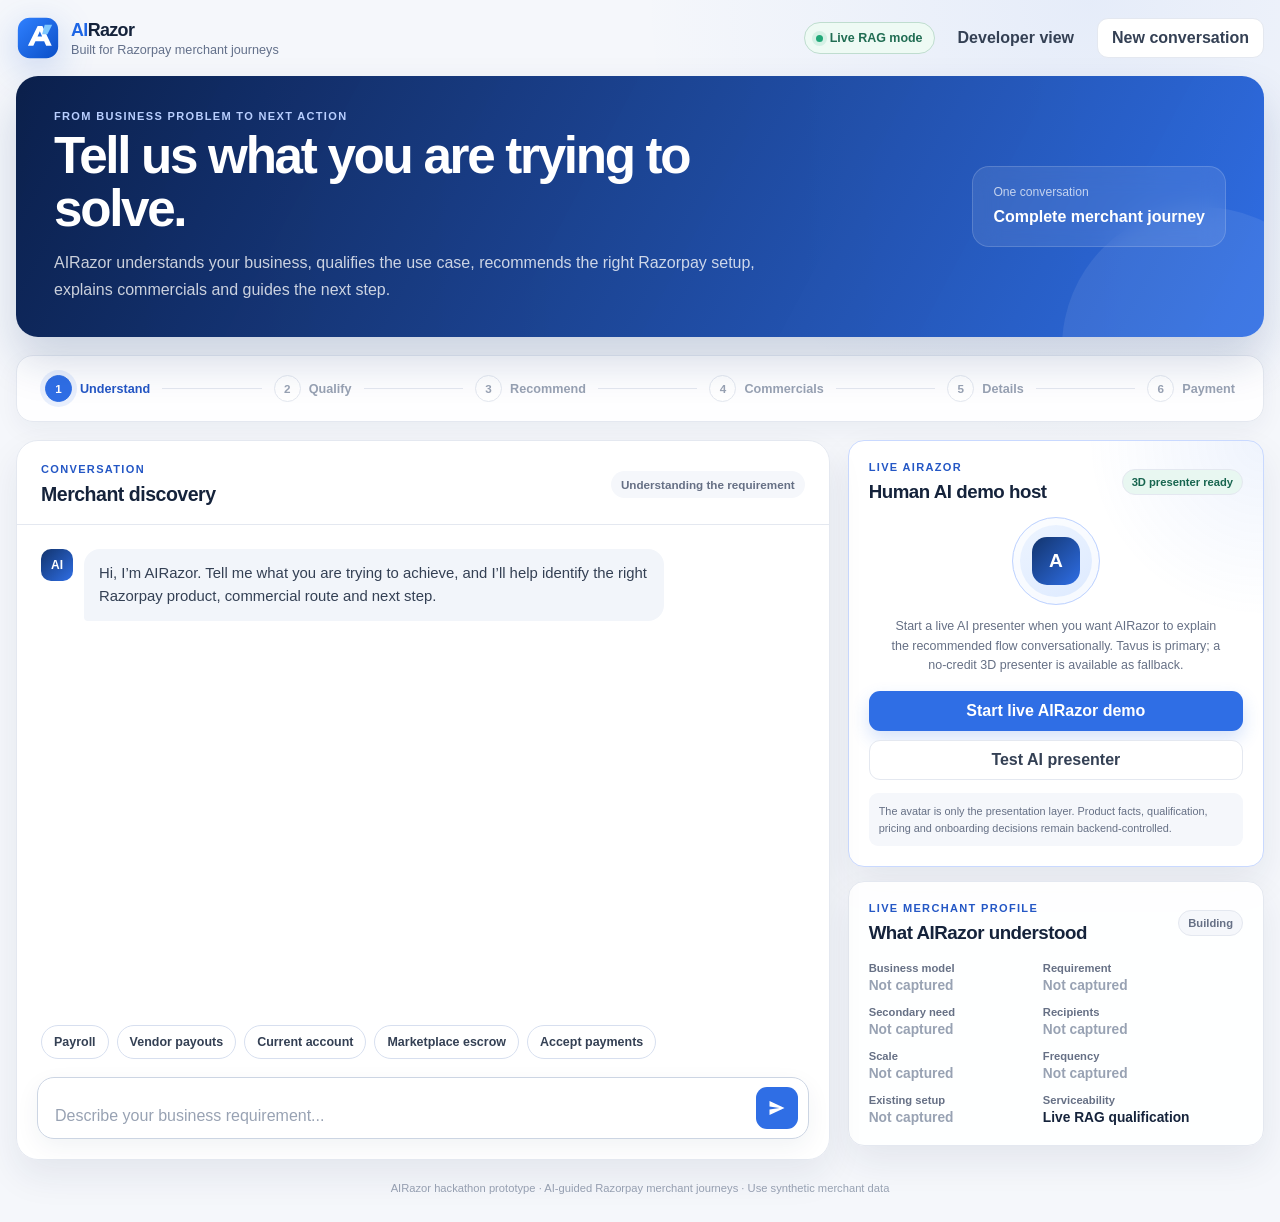
==== commit 67de1166: "Refresh payment and 3D presenter assets" ====
--- a/index.html
+++ b/index.html
@@ -2,13 +2,13 @@
 <html lang="en">
 <head><meta charset="UTF-8"/><meta name="viewport" content="width=device-width, initial-scale=1.0"/><title>AIRazor — Razorpay AI Sales Specialist</title><meta name="description" content="AIRazor merchant discovery, qualification, recommendation, commercials and payment journey."/><link rel="stylesheet" href="styles.css"/></head>
 <body><div class="app-shell">
-<header class="topbar"><div class="brand-wrap"><div class="airazor-logo" aria-label="AIRazor"><svg class="airazor-logo-mark" viewBox="0 0 48 48" role="img" aria-hidden="true"><defs><linearGradient id="airazorBlue" x1="0" y1="0" x2="1" y2="1"><stop offset="0%" stop-color="#2F80FF"/><stop offset="100%" stop-color="#0B4FC7"/></linearGradient></defs><rect x="2" y="2" width="44" height="44" rx="13" fill="url(#airazorBlue)"/><path d="M13 32.5 23.6 11h5.2L39 32.5h-6.1l-2.2-5H21.2l-2.3 5H13Zm10.5-10.1h5L26 16.6l-2.5 5.8Z" fill="white"/><path d="M31.3 9.5 39.5 9.5 34.3 19.8 28.5 19.8 31.3 9.5Z" fill="#7EC8FF"/></svg><div class="airazor-wordmark"><div class="brand-name"><span class="brand-ai">AI</span>Razor</div><div class="brand-subtitle">Built for Razorpay merchant journeys</div></div></div></div><div class="topbar-actions"><span id="modePill" class="status-pill"><span class="status-dot"></span>Frontend demo mode</span><button id="debugToggle" class="ghost-button" type="button">Developer view</button><button id="resetButton" class="secondary-button" type="button">New conversation</button></div></header>
+<header class="topbar"><div class="brand-wrap"><div class="airazor-logo" aria-label="AIRazor"><svg class="airazor-logo-mark" viewBox="0 0 48 48" role="img" aria-hidden="true"><defs><linearGradient id="airazorBlue" x1="0" y1="0" x2="1" y2="1"><stop offset="0%" stop-color="#2F80FF"/><stop offset="100%" stop-color="#0B4FC7"/></linearGradient></defs><rect x="2" y="2" width="44" height="44" rx="13" fill="url(#airazorBlue"/><path d="M13 32.5 23.6 11h5.2L39 32.5h-6.1l-2.2-5H21.2l-2.3 5H13Zm10.5-10.1h5L26 16.6l-2.5 5.8Z" fill="white"/><path d="M31.3 9.5 39.5 9.5 34.3 19.8 28.5 19.8 31.3 9.5Z" fill="#7EC8FF"/></svg><div class="airazor-wordmark"><div class="brand-name"><span class="brand-ai">AI</span>Razor</div><div class="brand-subtitle">Built for Razorpay merchant journeys</div></div></div></div><div class="topbar-actions"><span id="modePill" class="status-pill"><span class="status-dot"></span>Frontend demo mode</span><button id="debugToggle" class="ghost-button" type="button">Developer view</button><button id="resetButton" class="secondary-button" type="button">New conversation</button></div></header>
 <section class="hero"><div><p class="eyebrow">FROM BUSINESS PROBLEM TO NEXT ACTION</p><h1>Tell us what you are trying to solve.</h1><p class="hero-copy">AIRazor understands your business, qualifies the use case, recommends the right Razorpay setup, explains commercials and guides the next step.</p></div><div class="hero-badge"><span>One conversation</span><strong>Complete merchant journey</strong></div></section>
 <nav class="journey-stepper" aria-label="Merchant journey"><div class="journey-step active" data-stage="0"><span class="step-number">1</span><span>Understand</span></div><div class="step-line"></div><div class="journey-step" data-stage="1"><span class="step-number">2</span><span>Qualify</span></div><div class="step-line"></div><div class="journey-step" data-stage="2"><span class="step-number">3</span><span>Recommend</span></div><div class="step-line"></div><div class="journey-step" data-stage="3"><span class="step-number">4</span><span>Commercials</span></div><div class="step-line"></div><div class="journey-step" data-stage="4"><span class="step-number">5</span><span>Details</span></div><div class="step-line"></div><div class="journey-step" data-stage="5"><span class="step-number">6</span><span>Payment</span></div></nav>
 <main class="workspace"><section class="chat-panel"><div class="panel-header"><div><p class="panel-kicker">CONVERSATION</p><h2>Merchant discovery</h2></div><div id="conversationStatus" class="small-status">Waiting for requirement</div></div><div id="chatWindow" class="chat-window" aria-live="polite"></div><div id="quickPrompts" class="quick-prompts"><button class="prompt-chip" data-prompt="I want to automate payroll for my employees, including attendance and full-and-final settlements.">Payroll</button><button class="prompt-chip" data-prompt="I need to make regular payouts to my vendors.">Vendor payouts</button><button class="prompt-chip" data-prompt="I want to open a current account for my business.">Current account</button><button class="prompt-chip" data-prompt="I run a marketplace and need to hold funds before paying sellers.">Marketplace escrow</button><button class="prompt-chip" data-prompt="I want to accept payments from customers online.">Accept payments</button></div><form id="chatForm" class="composer"><textarea id="messageInput" rows="1" placeholder="Describe your business requirement..." aria-label="Describe your business requirement"></textarea><button id="sendButton" class="send-button" type="submit" aria-label="Send"><svg viewBox="0 0 24 24" aria-hidden="true"><path d="M3 20.4 21 12 3 3.6v6.5l12 1.9-12 1.9z"></path></svg></button></form></section>
 <aside class="journey-panel">
 <section class="side-card hidden" id="payrollJourneyCard"><div class="side-card-header"><div><p class="panel-kicker">RAZORPAYX PAYROLL</p><h3>See how Payroll solves your pain points</h3></div><span class="outline-pill">Recommended next step</span></div><p class="muted-text">Discovery tells AIRazor what is broken. This opens only the Payroll modules relevant to that merchant so the demo proves fit instead of repeating discovery.</p><div class="card-actions stacked"><a class="primary-button full-width" href="/payroll-demo.html?merchant=Merchant&employees=120&focus=attendance,f_and_f">Show my relevant Payroll flow</a><a class="secondary-button full-width" href="/payroll-demo.html">Explore full Payroll walkthrough</a></div></section>
-<section id="tavusCard" class="side-card tavus-card"><div class="side-card-header"><div><p class="panel-kicker">LIVE AIRAZOR</p><h3>Human AI demo host</h3></div><span id="tavusStatus" class="outline-pill">Checking</span></div><div id="tavusEmptyState" class="tavus-empty-state"><div class="tavus-avatar-placeholder"><span>A</span></div><p>Start a live AI presenter when you want AIRazor to explain the recommended flow conversationally. Tavus is primary; a photorealistic fallback can be used when configured.</p><div class="card-actions stacked"><button id="startTavusButton" class="primary-button full-width" type="button">Start live AIRazor demo</button><button id="testTavusButton" class="secondary-button full-width" type="button">Test AI presenter</button></div></div><div id="tavusLiveState" class="hidden"><div class="tavus-frame-shell"><iframe id="tavusFrame" title="AIRazor live AI conversation" allow="camera; microphone; autoplay; display-capture; fullscreen"></iframe></div><div class="tavus-live-meta"><span class="status-dot"></span><span id="tavusConversationLabel">Live conversation</span></div><div class="card-actions"><button id="endTavusButton" class="secondary-button" type="button">End live demo</button><button id="openTavusButton" class="ghost-button" type="button">Open full screen</button></div></div><p class="data-note">The avatar is only the presentation layer. Product facts, qualification, pricing and onboarding decisions remain backend-controlled.</p></section>
+<section id="tavusCard" class="side-card tavus-card"><div class="side-card-header"><div><p class="panel-kicker">LIVE AIRAZOR</p><h3>Human AI demo host</h3></div><span id="tavusStatus" class="outline-pill">Checking</span></div><div id="tavusEmptyState" class="tavus-empty-state"><div class="tavus-avatar-placeholder"><span>A</span></div><p>Start a live AI presenter when you want AIRazor to explain the recommended flow conversationally. Tavus is primary; a no-credit 3D presenter is available as fallback.</p><div class="card-actions stacked"><button id="startTavusButton" class="primary-button full-width" type="button">Start live AIRazor demo</button><button id="testTavusButton" class="secondary-button full-width" type="button">Test AI presenter</button></div></div><div id="tavusLiveState" class="hidden"><div class="tavus-frame-shell"><iframe id="tavusFrame" title="AIRazor live AI conversation" allow="camera; microphone; autoplay; display-capture; fullscreen"></iframe></div><div class="tavus-live-meta"><span class="status-dot"></span><span id="tavusConversationLabel">Live conversation</span></div><div class="card-actions"><button id="endTavusButton" class="secondary-button" type="button">End live demo</button><button id="openTavusButton" class="ghost-button" type="button">Open full screen</button></div></div><p class="data-note">The avatar is only the presentation layer. Product facts, qualification, pricing and onboarding decisions remain backend-controlled.</p></section>
 <section class="side-card"><div class="side-card-header"><div><p class="panel-kicker">LIVE MERCHANT PROFILE</p><h3>What AIRazor understood</h3></div><span id="profileStatus" class="outline-pill">Building</span></div><dl id="merchantProfile" class="profile-grid"></dl><div id="missingInfo" class="missing-box hidden"></div></section>
 <section id="recommendationCard" class="side-card hidden"><p class="panel-kicker">RECOMMENDATION</p><div class="recommendation-topline"><div><h3 id="recommendationProduct">—</h3><p id="recommendationRoute" class="muted-text"></p></div><span id="recommendationConfidence" class="confidence-pill"></span></div><p id="recommendationReason" class="recommendation-reason"></p><div id="recommendationWarnings" class="warning-list"></div><div id="recommendationActions" class="card-actions"></div></section>
 <section id="plansCard" class="side-card hidden"><div class="side-card-header"><div><p class="panel-kicker">PLAN SELECTION</p><h3>Choose the closest fit</h3></div><span class="outline-pill">Demo data</span></div><div id="planGrid" class="plan-grid"></div></section>
@@ -20,4 +20,4 @@
   "POST": "/api/chat",
   "body": {"message": "merchant message", "session_id": "session identifier"}
 }</pre></div></div></section>
-<footer>AIRazor hackathon prototype · AI-guided Razorpay merchant journeys · Use synthetic merchant data</footer></div><script src="mock-data.js"></script><script src="app.js"></script><script src="airazor-live.js?v=20260821-1"></script><script src="journey-visibility.js?v=20260821-1"></script><script src="payment-flow.js?v=20260821-1"></script><script src="tavus.js?v=20260821-2"></script></body></html>+<footer>AIRazor hackathon prototype · AI-guided Razorpay merchant journeys · Use synthetic merchant data</footer></div><script src="mock-data.js"></script><script src="app.js"></script><script src="airazor-live.js?v=20260821-1"></script><script src="journey-visibility.js?v=20260821-1"></script><script src="payment-flow.js?v=20260821-2"></script><script src="tavus.js?v=20260821-3"></script></body></html>
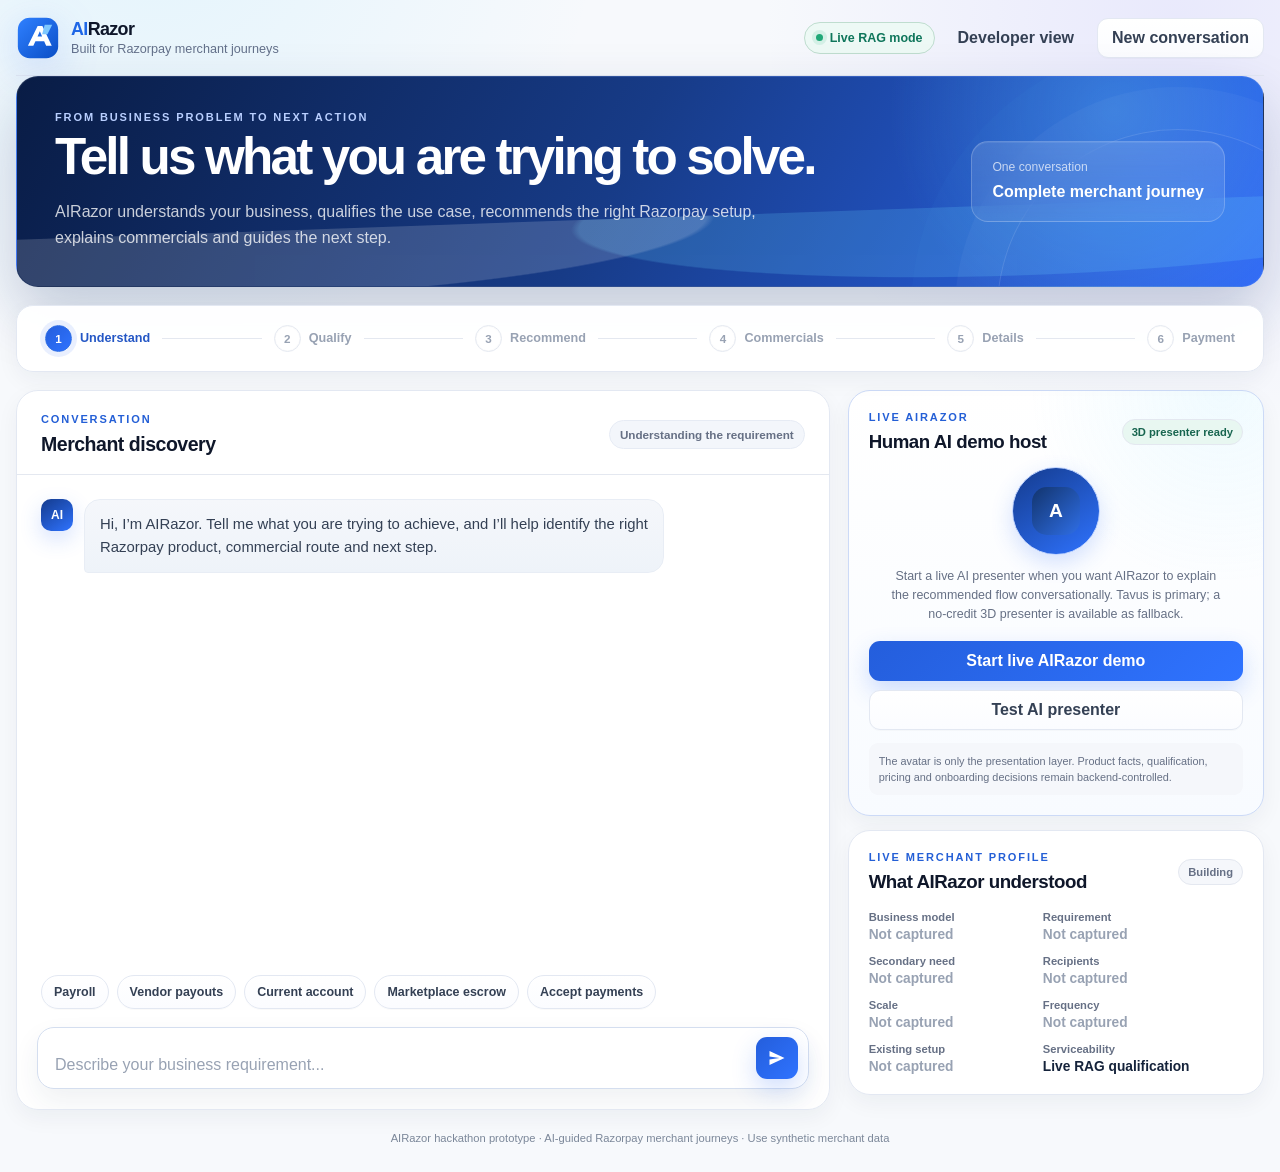
==== commit d6f2cd9f: "Connect 3D presenter to AIRazor conversation backend" ====
--- a/index.html
+++ b/index.html
@@ -1,8 +1,8 @@
 <!DOCTYPE html>
 <html lang="en">
-<head><meta charset="UTF-8"/><meta name="viewport" content="width=device-width, initial-scale=1.0"/><title>AIRazor — Razorpay AI Sales Specialist</title><meta name="description" content="AIRazor merchant discovery, qualification, recommendation, commercials and payment journey."/><link rel="stylesheet" href="styles.css"/></head>
+<head><meta charset="UTF-8"/><meta name="viewport" content="width=device-width, initial-scale=1.0"/><title>AIRazor — Razorpay AI Sales Specialist</title><meta name="description" content="AIRazor merchant discovery, qualification, recommendation, commercials and payment journey."/><link rel="stylesheet" href="styles.css"/><link rel="stylesheet" href="razorsense.css?v=20260821-1"/></head>
 <body><div class="app-shell">
-<header class="topbar"><div class="brand-wrap"><div class="airazor-logo" aria-label="AIRazor"><svg class="airazor-logo-mark" viewBox="0 0 48 48" role="img" aria-hidden="true"><defs><linearGradient id="airazorBlue" x1="0" y1="0" x2="1" y2="1"><stop offset="0%" stop-color="#2F80FF"/><stop offset="100%" stop-color="#0B4FC7"/></linearGradient></defs><rect x="2" y="2" width="44" height="44" rx="13" fill="url(#airazorBlue"/><path d="M13 32.5 23.6 11h5.2L39 32.5h-6.1l-2.2-5H21.2l-2.3 5H13Zm10.5-10.1h5L26 16.6l-2.5 5.8Z" fill="white"/><path d="M31.3 9.5 39.5 9.5 34.3 19.8 28.5 19.8 31.3 9.5Z" fill="#7EC8FF"/></svg><div class="airazor-wordmark"><div class="brand-name"><span class="brand-ai">AI</span>Razor</div><div class="brand-subtitle">Built for Razorpay merchant journeys</div></div></div></div><div class="topbar-actions"><span id="modePill" class="status-pill"><span class="status-dot"></span>Frontend demo mode</span><button id="debugToggle" class="ghost-button" type="button">Developer view</button><button id="resetButton" class="secondary-button" type="button">New conversation</button></div></header>
+<header class="topbar"><div class="brand-wrap"><div class="airazor-logo" aria-label="AIRazor"><svg class="airazor-logo-mark" viewBox="0 0 48 48" role="img" aria-hidden="true"><defs><linearGradient id="airazorBlue" x1="0" y1="0" x2="1" y2="1"><stop offset="0%" stop-color="#2F80FF"/><stop offset="100%" stop-color="#0B4FC7"/></linearGradient></defs><rect x="2" y="2" width="44" height="44" rx="13" fill="url(#airazorBlue)"/><path d="M13 32.5 23.6 11h5.2L39 32.5h-6.1l-2.2-5H21.2l-2.3 5H13Zm10.5-10.1h5L26 16.6l-2.5 5.8Z" fill="white"/><path d="M31.3 9.5 39.5 9.5 34.3 19.8 28.5 19.8 31.3 9.5Z" fill="#7EC8FF"/></svg><div class="airazor-wordmark"><div class="brand-name"><span class="brand-ai">AI</span>Razor</div><div class="brand-subtitle">Built for Razorpay merchant journeys</div></div></div></div><div class="topbar-actions"><span id="modePill" class="status-pill"><span class="status-dot"></span>Frontend demo mode</span><button id="debugToggle" class="ghost-button" type="button">Developer view</button><button id="resetButton" class="secondary-button" type="button">New conversation</button></div></header>
 <section class="hero"><div><p class="eyebrow">FROM BUSINESS PROBLEM TO NEXT ACTION</p><h1>Tell us what you are trying to solve.</h1><p class="hero-copy">AIRazor understands your business, qualifies the use case, recommends the right Razorpay setup, explains commercials and guides the next step.</p></div><div class="hero-badge"><span>One conversation</span><strong>Complete merchant journey</strong></div></section>
 <nav class="journey-stepper" aria-label="Merchant journey"><div class="journey-step active" data-stage="0"><span class="step-number">1</span><span>Understand</span></div><div class="step-line"></div><div class="journey-step" data-stage="1"><span class="step-number">2</span><span>Qualify</span></div><div class="step-line"></div><div class="journey-step" data-stage="2"><span class="step-number">3</span><span>Recommend</span></div><div class="step-line"></div><div class="journey-step" data-stage="3"><span class="step-number">4</span><span>Commercials</span></div><div class="step-line"></div><div class="journey-step" data-stage="4"><span class="step-number">5</span><span>Details</span></div><div class="step-line"></div><div class="journey-step" data-stage="5"><span class="step-number">6</span><span>Payment</span></div></nav>
 <main class="workspace"><section class="chat-panel"><div class="panel-header"><div><p class="panel-kicker">CONVERSATION</p><h2>Merchant discovery</h2></div><div id="conversationStatus" class="small-status">Waiting for requirement</div></div><div id="chatWindow" class="chat-window" aria-live="polite"></div><div id="quickPrompts" class="quick-prompts"><button class="prompt-chip" data-prompt="I want to automate payroll for my employees, including attendance and full-and-final settlements.">Payroll</button><button class="prompt-chip" data-prompt="I need to make regular payouts to my vendors.">Vendor payouts</button><button class="prompt-chip" data-prompt="I want to open a current account for my business.">Current account</button><button class="prompt-chip" data-prompt="I run a marketplace and need to hold funds before paying sellers.">Marketplace escrow</button><button class="prompt-chip" data-prompt="I want to accept payments from customers online.">Accept payments</button></div><form id="chatForm" class="composer"><textarea id="messageInput" rows="1" placeholder="Describe your business requirement..." aria-label="Describe your business requirement"></textarea><button id="sendButton" class="send-button" type="submit" aria-label="Send"><svg viewBox="0 0 24 24" aria-hidden="true"><path d="M3 20.4 21 12 3 3.6v6.5l12 1.9-12 1.9z"></path></svg></button></form></section>
@@ -20,4 +20,4 @@
   "POST": "/api/chat",
   "body": {"message": "merchant message", "session_id": "session identifier"}
 }</pre></div></div></section>
-<footer>AIRazor hackathon prototype · AI-guided Razorpay merchant journeys · Use synthetic merchant data</footer></div><script src="mock-data.js"></script><script src="app.js"></script><script src="airazor-live.js?v=20260821-1"></script><script src="journey-visibility.js?v=20260821-1"></script><script src="payment-flow.js?v=20260821-2"></script><script src="tavus.js?v=20260821-3"></script></body></html>+<footer>AIRazor hackathon prototype · AI-guided Razorpay merchant journeys · Use synthetic merchant data</footer></div><script src="mock-data.js"></script><script src="app.js"></script><script src="airazor-live.js?v=20260821-1"></script><script src="journey-visibility.js?v=20260821-1"></script><script src="payment-flow.js?v=20260821-2"></script><script src="tavus.js?v=20260821-3"></script><script src="presenter-conversation.js?v=20260821-1"></script></body></html>
--- a/razorsense.css
+++ b/razorsense.css
@@ -0,0 +1,214 @@
+:root{
+  --rs-ink:#0f172a;
+  --rs-ink-soft:#334155;
+  --rs-muted:#64748b;
+  --rs-line:#e3e8f2;
+  --rs-canvas:#f7f9fc;
+  --rs-surface:#ffffff;
+  --rs-blue:#2b67f6;
+  --rs-blue-deep:#0b2a66;
+  --rs-cyan:#6bd6ff;
+  --rs-violet:#6b5cff;
+  --rs-success:#0f8a68;
+  --rs-warning:#a15c00;
+  --rs-radius-lg:22px;
+  --rs-radius-md:14px;
+  --rs-shadow:0 14px 34px rgba(20,37,63,.08);
+  --rs-shadow-soft:0 8px 22px rgba(20,37,63,.05);
+}
+
+body{
+  background:
+    radial-gradient(circle at 12% -8%,rgba(107,214,255,.14),transparent 28rem),
+    radial-gradient(circle at 92% 2%,rgba(107,92,255,.10),transparent 26rem),
+    var(--rs-canvas)!important;
+  color:var(--rs-ink)!important;
+}
+
+.app-shell,.shell,.control-shell{position:relative;z-index:0}
+
+.topbar,.control-header{
+  border-bottom:1px solid rgba(227,232,242,.85);
+}
+
+.airazor-logo-mark,.brand-mark{
+  filter:drop-shadow(0 10px 20px rgba(43,103,246,.20));
+}
+
+.hero{
+  position:relative;
+  isolation:isolate;
+  background:
+    radial-gradient(circle at 88% 16%,rgba(107,214,255,.28),transparent 14rem),
+    linear-gradient(118deg,#091c45 0%,#173b87 48%,#2b67f6 100%)!important;
+  border:1px solid rgba(255,255,255,.10);
+  box-shadow:0 28px 60px rgba(15,42,102,.22)!important;
+  overflow:hidden;
+}
+.hero::before{
+  content:"";
+  position:absolute;
+  inset:auto -5% -52px -5%;
+  height:120px;
+  background:
+    radial-gradient(60% 95% at 20% 0%,rgba(255,255,255,.18) 0 58%,transparent 59%),
+    radial-gradient(58% 90% at 78% 8%,rgba(107,214,255,.22) 0 56%,transparent 57%);
+  opacity:.9;
+  transform:skewY(-2deg);
+  pointer-events:none;
+  z-index:-1;
+}
+.hero::after{
+  content:"";
+  position:absolute;
+  width:360px;
+  height:360px;
+  right:-96px;
+  bottom:-205px;
+  border-radius:50%;
+  border:1px solid rgba(255,255,255,.12);
+  box-shadow:0 0 0 42px rgba(255,255,255,.035),0 0 0 86px rgba(107,214,255,.025);
+  background:rgba(255,255,255,.035)!important;
+}
+.hero h1,.hero h2{letter-spacing:-.055em!important}
+.hero-badge,.hero-summary{
+  border:1px solid rgba(255,255,255,.20)!important;
+  background:linear-gradient(180deg,rgba(255,255,255,.13),rgba(255,255,255,.07))!important;
+  backdrop-filter:blur(18px);
+  box-shadow:inset 0 1px 0 rgba(255,255,255,.08);
+}
+
+.chat-panel,.side-card,.panel,.control-card,.debug-panel,.journey-stepper{
+  background:rgba(255,255,255,.96)!important;
+  border:1px solid var(--rs-line)!important;
+  box-shadow:var(--rs-shadow-soft)!important;
+}
+.chat-panel,.side-card,.panel,.control-card{border-radius:var(--rs-radius-lg)!important}
+.side-card,.panel,.control-card{transition:transform .18s ease,box-shadow .18s ease,border-color .18s ease}
+.side-card:hover,.panel:hover,.control-card:hover{
+  transform:translateY(-1px);
+  border-color:#d7deec!important;
+  box-shadow:var(--rs-shadow)!important;
+}
+
+.panel-kicker,.eyebrow{
+  letter-spacing:.17em!important;
+  font-weight:800!important;
+}
+.panel-kicker{color:#245fd6!important}
+
+.primary-button,.send-button,.button.primary{
+  background:linear-gradient(135deg,#245edc,#2f73ff)!important;
+  border-color:transparent!important;
+  box-shadow:0 10px 24px rgba(43,103,246,.22)!important;
+}
+.primary-button:hover,.send-button:hover,.button.primary:hover{
+  transform:translateY(-1px) scale(1.005)!important;
+  box-shadow:0 13px 28px rgba(43,103,246,.27)!important;
+}
+.secondary-button,.button,.prompt-chip,.inline-action{
+  border:1px solid var(--rs-line)!important;
+  background:linear-gradient(180deg,#fff,#fbfcff)!important;
+  box-shadow:0 1px 0 rgba(15,23,42,.02);
+}
+.prompt-chip{
+  border-radius:999px!important;
+  transition:border-color .16s ease,background .16s ease,transform .16s ease;
+}
+.prompt-chip:hover,.inline-action:hover{
+  transform:translateY(-1px);
+  border-color:#adc4fb!important;
+  background:#f4f8ff!important;
+}
+
+.composer{
+  border:1px solid #d4deef!important;
+  box-shadow:0 12px 28px rgba(31,54,89,.07)!important;
+}
+.composer:focus-within{
+  border-color:#7da8ff!important;
+  box-shadow:0 0 0 4px rgba(43,103,246,.09),0 12px 28px rgba(31,54,89,.08)!important;
+}
+
+.bubble{
+  background:linear-gradient(180deg,#f5f7fb,#eef3f9)!important;
+  border:1px solid #e8edf5;
+}
+.message.user .bubble{
+  background:linear-gradient(135deg,#245edc,#2f73ff)!important;
+  border-color:transparent!important;
+  box-shadow:0 8px 18px rgba(43,103,246,.16);
+}
+.avatar,.host-avatar,.tavus-avatar-placeholder{
+  background:linear-gradient(145deg,#143b8d,#2f73ff)!important;
+  box-shadow:0 8px 22px rgba(43,103,246,.20);
+}
+
+.journey-stepper{
+  backdrop-filter:blur(16px);
+}
+.step-number{
+  box-shadow:inset 0 0 0 1px rgba(15,23,42,.02);
+}
+.journey-step.active .step-number{
+  background:linear-gradient(135deg,#245edc,#2f73ff)!important;
+  box-shadow:0 0 0 5px rgba(43,103,246,.10)!important;
+}
+
+.status-pill,.outline-pill,.confidence-pill,.badge,.focus-badge,.demo-label,.chip{
+  border-radius:999px!important;
+}
+.status-pill,.badge.good{
+  background:#edf9f5!important;
+  color:#0f765b!important;
+}
+
+.small-status{
+  background:#f3f6fb!important;
+  border:1px solid #e6ebf4;
+}
+
+.tavus-card,.host-card{
+  background:
+    radial-gradient(circle at 90% 0%,rgba(107,214,255,.10),transparent 12rem),
+    linear-gradient(180deg,#ffffff,#f8fbff)!important;
+  border-color:#ccdaf7!important;
+}
+
+.payment-card,.activation-card,.success-box{
+  background:
+    radial-gradient(circle at 100% 0%,rgba(15,138,104,.10),transparent 12rem),
+    linear-gradient(180deg,#fff,#f7fcfa)!important;
+}
+
+.screen,.fake-table,.stat,.step,.summary{
+  border-color:#e2e8f2!important;
+  box-shadow:0 1px 0 rgba(15,23,42,.015);
+}
+.screen-toolbar,.fake-row.header{
+  background:linear-gradient(180deg,#fbfcff,#f7f9fc)!important;
+}
+.module-button{
+  transition:all .16s ease;
+}
+.module-button.active{
+  border-color:#8fb2ff!important;
+  background:linear-gradient(180deg,#f4f8ff,#edf4ff)!important;
+  color:#1e56c5!important;
+  box-shadow:inset 3px 0 0 #2b67f6;
+}
+
+.control-card h2,.panel h3,.side-card h3{
+  letter-spacing:-.025em;
+}
+
+footer,.footer-note{color:#7b8799!important}
+
+@media (prefers-reduced-motion:no-preference){
+  .status-dot{animation:rsPulse 2.1s ease-in-out infinite}
+  @keyframes rsPulse{0%,100%{box-shadow:0 0 0 4px rgba(33,168,120,.10)}50%{box-shadow:0 0 0 8px rgba(33,168,120,.025)}}
+}
+
+@media(max-width:900px){
+  .hero::before{height:90px;bottom:-46px}
+}
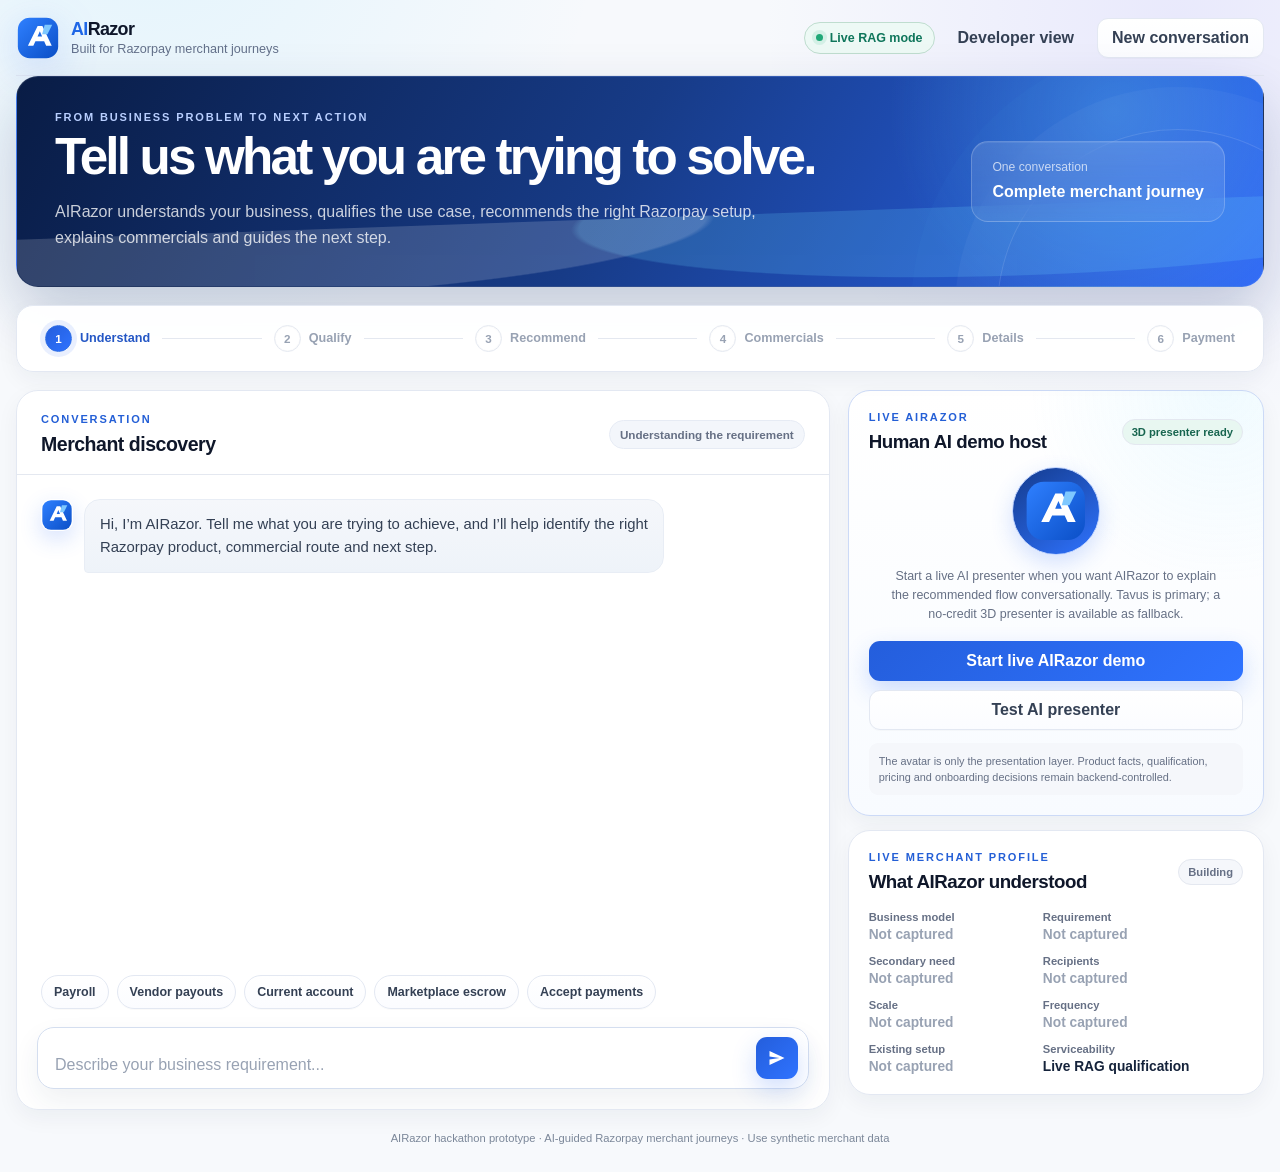
==== commit 1b729baf: "Load shared AIRazor logo synchronizer" ====
--- a/index.html
+++ b/index.html
@@ -20,4 +20,4 @@
   "POST": "/api/chat",
   "body": {"message": "merchant message", "session_id": "session identifier"}
 }</pre></div></div></section>
-<footer>AIRazor hackathon prototype · AI-guided Razorpay merchant journeys · Use synthetic merchant data</footer></div><script src="mock-data.js"></script><script src="app.js"></script><script src="airazor-live.js?v=20260821-1"></script><script src="journey-visibility.js?v=20260821-1"></script><script src="payment-flow.js?v=20260821-2"></script><script src="tavus.js?v=20260821-3"></script><script src="presenter-conversation.js?v=20260821-1"></script></body></html>+<footer>AIRazor hackathon prototype · AI-guided Razorpay merchant journeys · Use synthetic merchant data</footer></div><script src="mock-data.js"></script><script src="app.js"></script><script src="airazor-live.js?v=20260821-1"></script><script src="journey-visibility.js?v=20260821-1"></script><script src="payment-flow.js?v=20260821-2"></script><script src="tavus.js?v=20260821-3"></script><script src="presenter-conversation.js?v=20260821-2"></script><script src="logo-sync.js?v=20260821-1"></script></body></html>
